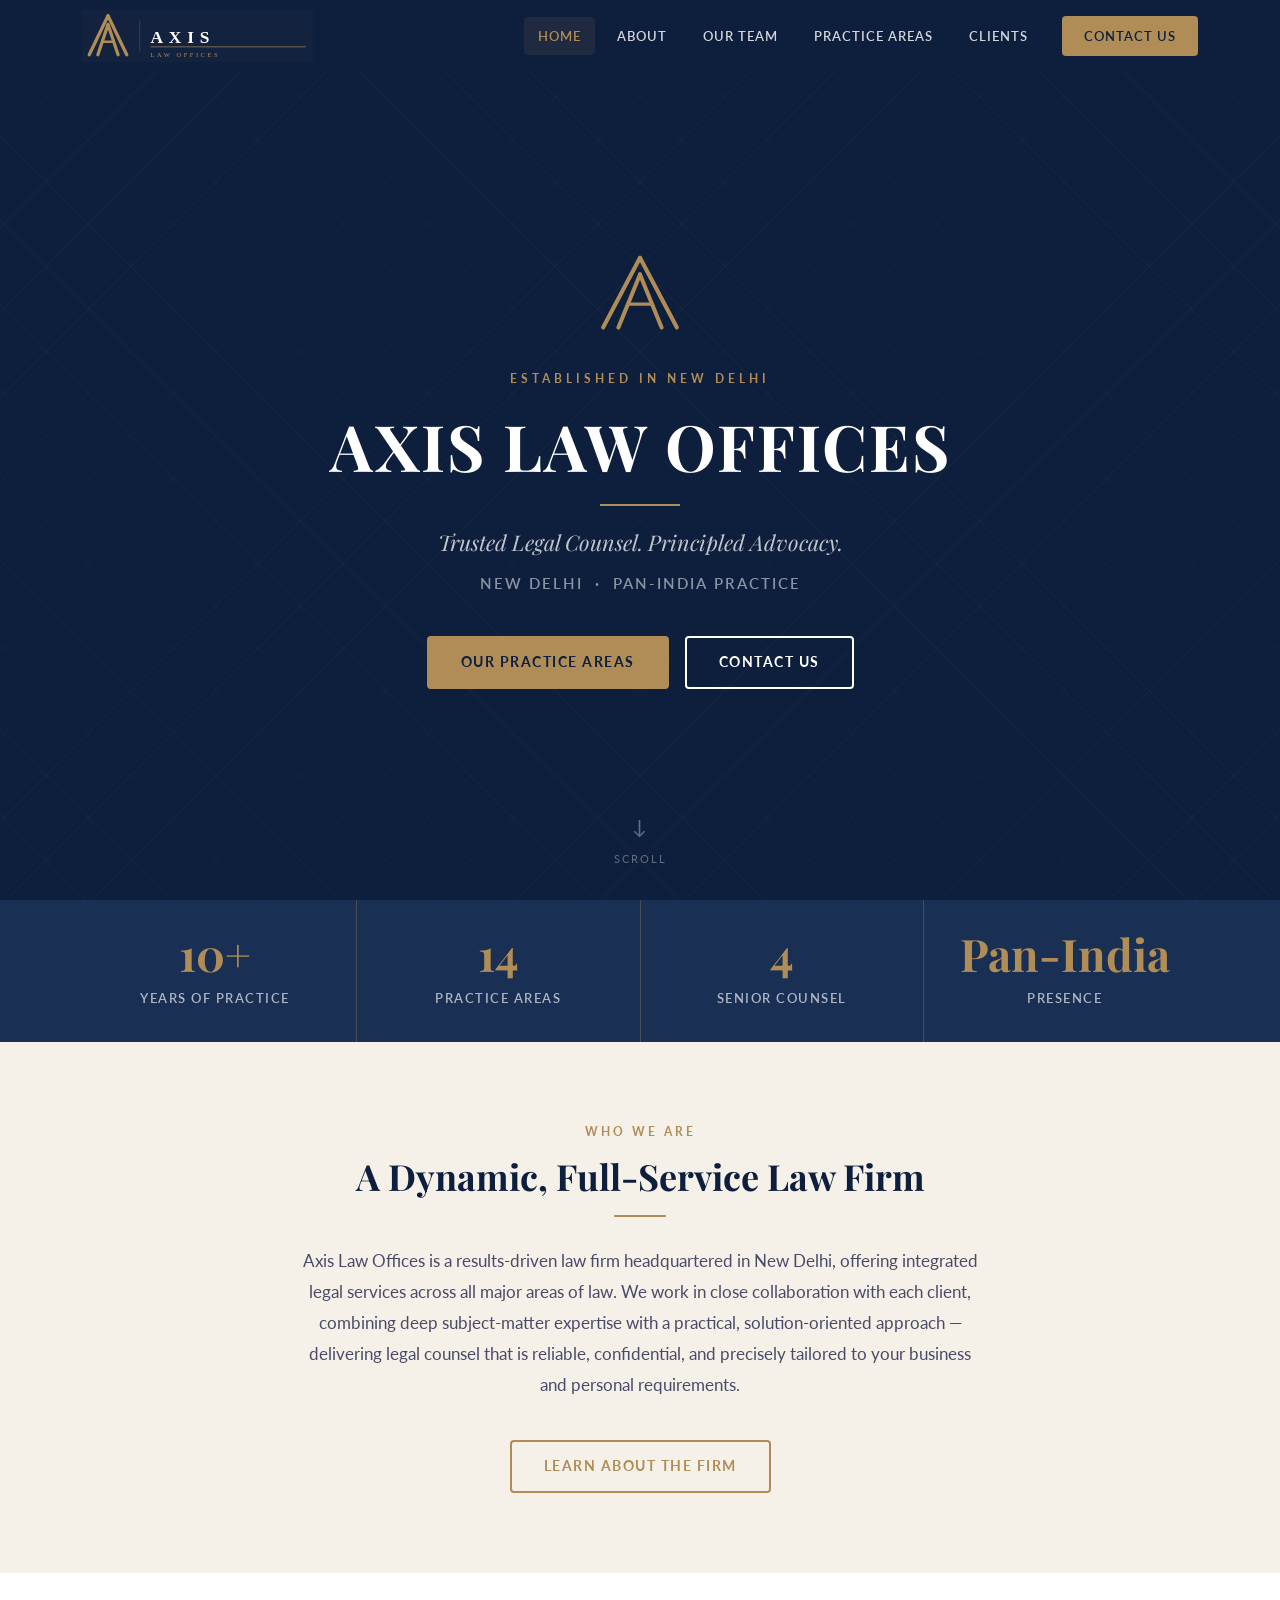
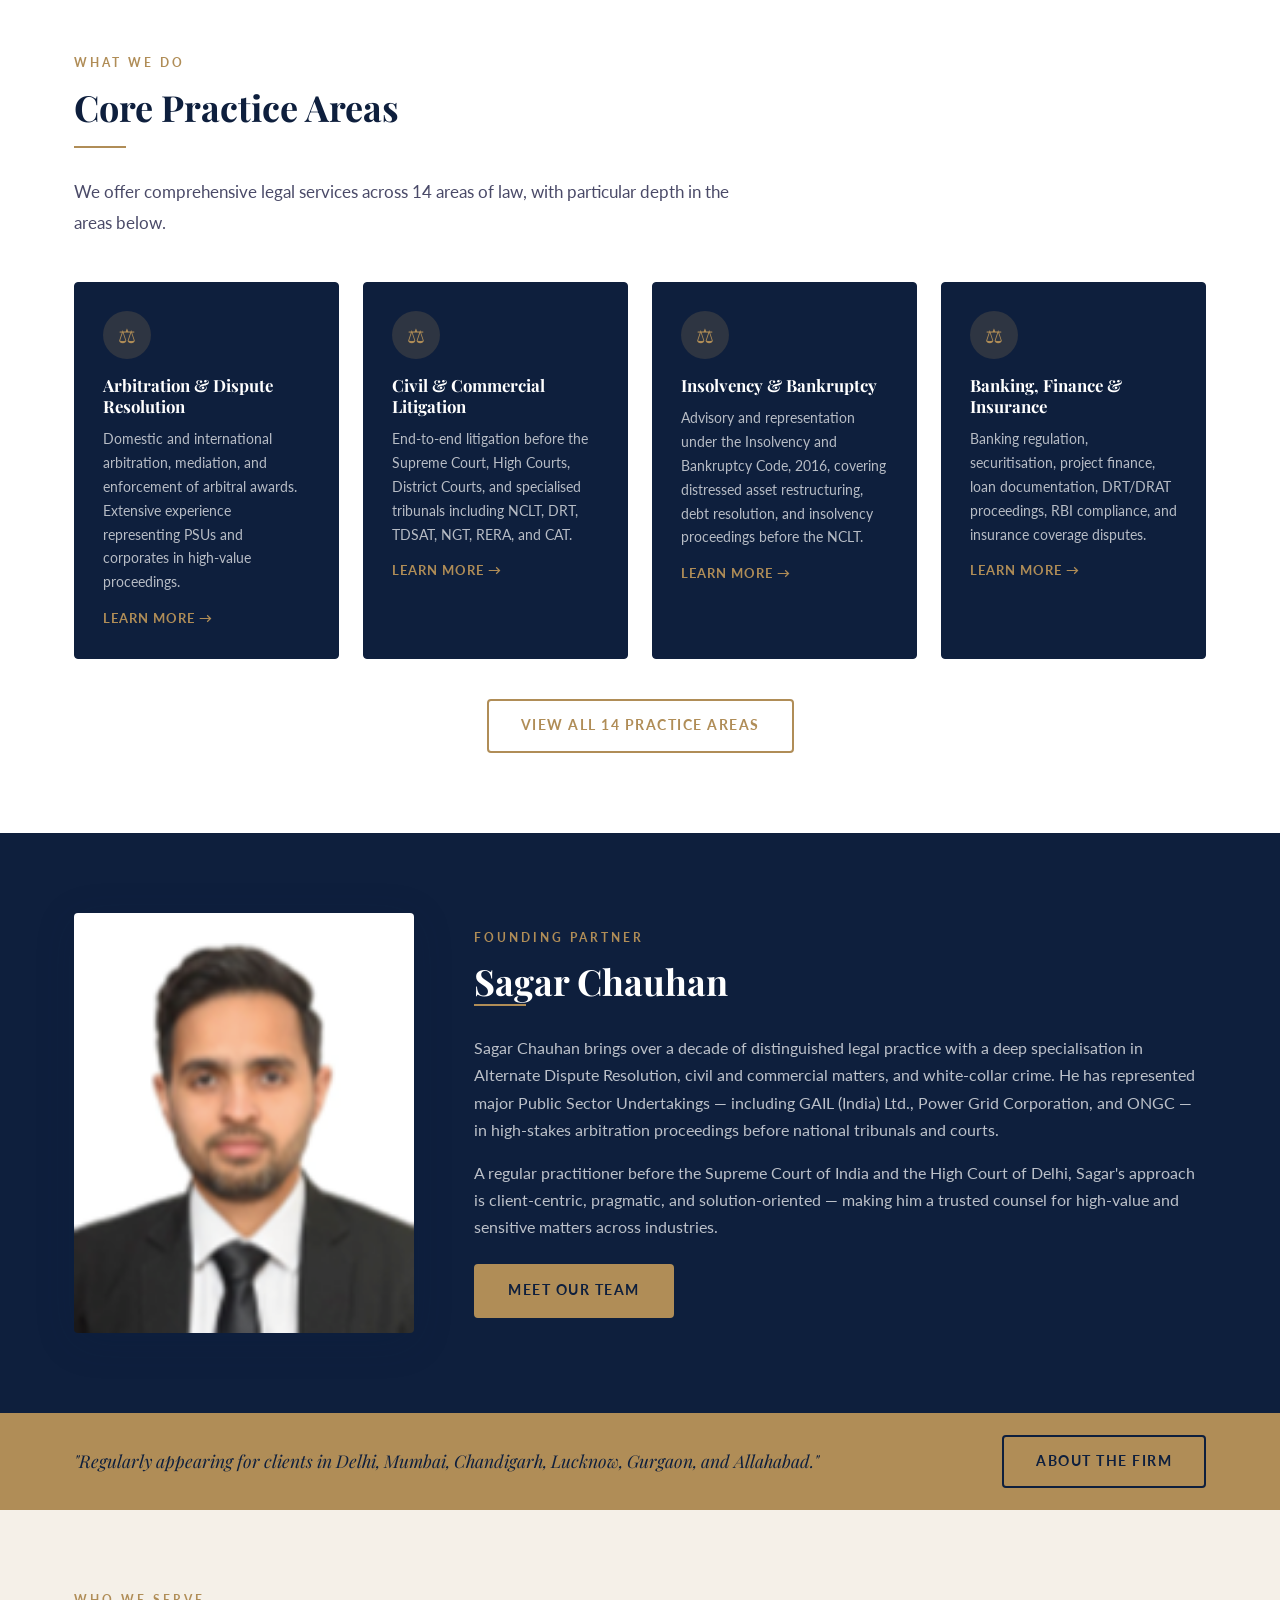
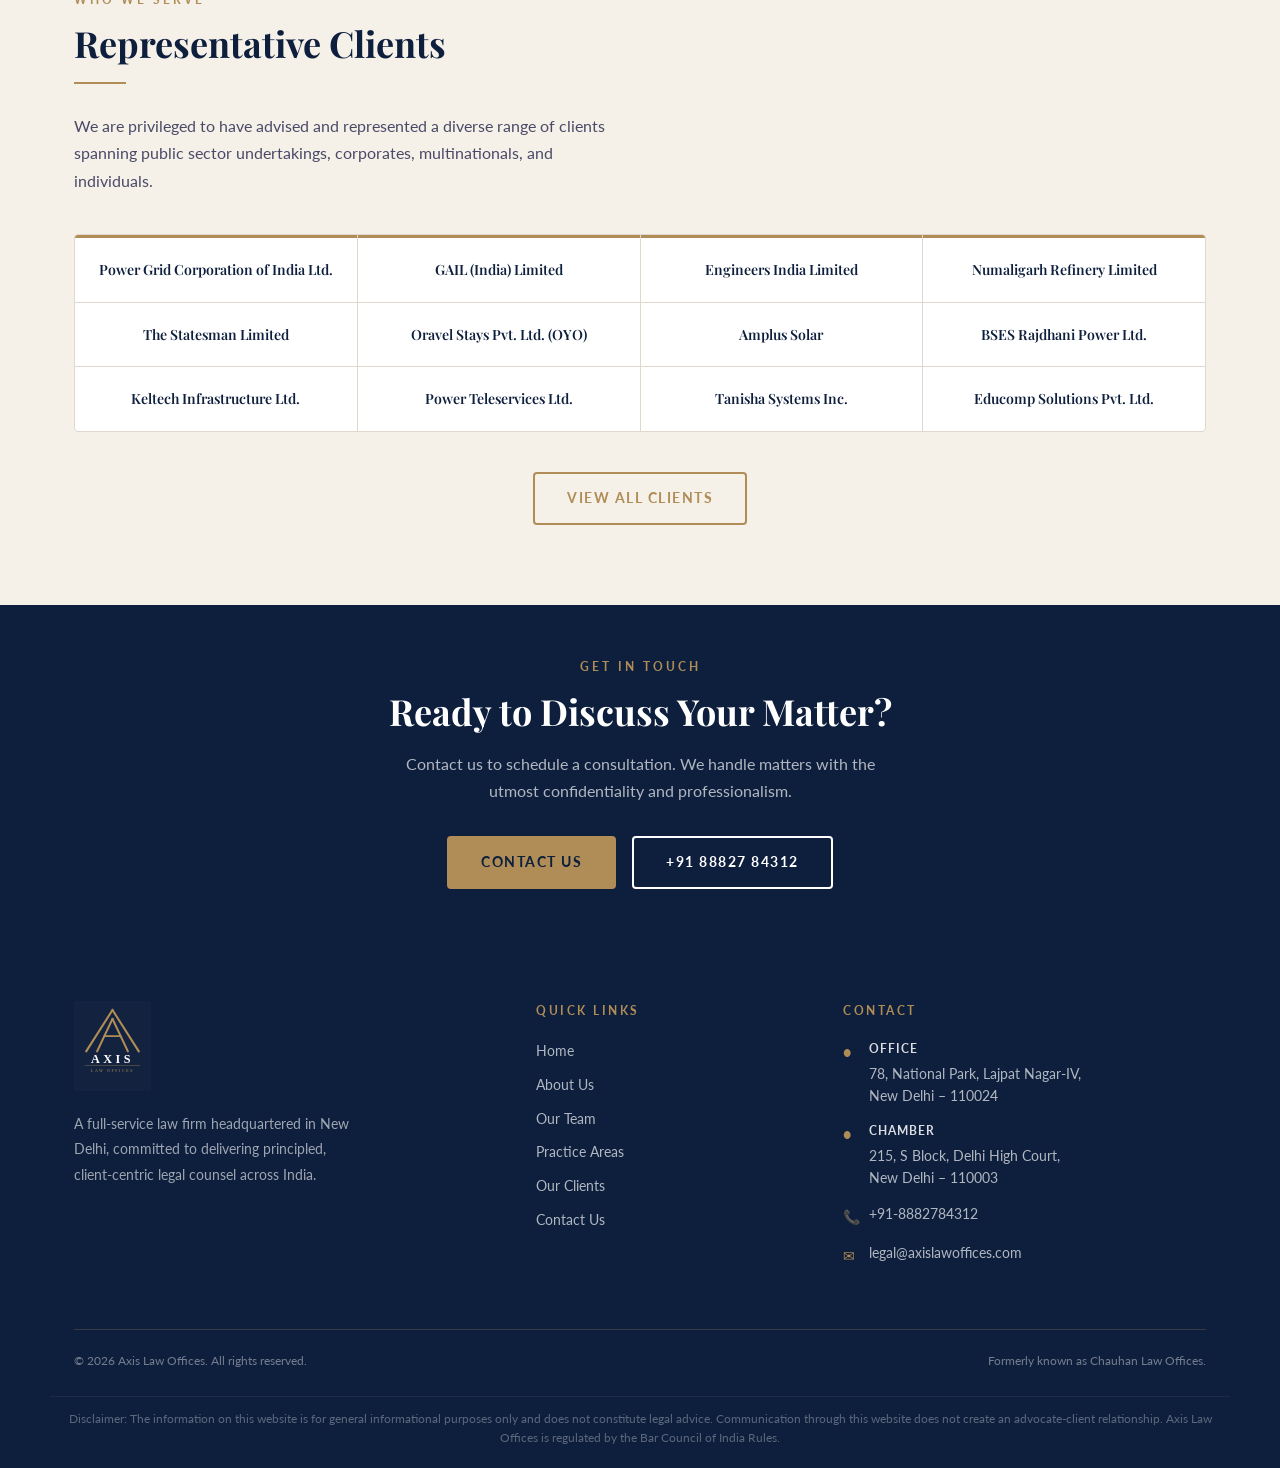
==== index.html @ 02374acb "Initial commit - full site with assets" ====
<!DOCTYPE html>
<html lang="en">
<head>
  <meta charset="UTF-8">
  <meta name="viewport" content="width=device-width, initial-scale=1.0">
  <title>Axis Law Offices | Leading Law Firm in New Delhi, India</title>
  <meta name="description" content="Axis Law Offices is a full-service Indian law firm based in New Delhi, specialising in arbitration, commercial litigation, insolvency, banking, and corporate law. Led by Founding Partner Sagar Chauhan.">

  <!-- Open Graph -->
  <meta property="og:title" content="Axis Law Offices | Leading Law Firm in New Delhi">
  <meta property="og:description" content="Full-service law firm with expertise in arbitration, commercial litigation, insolvency, banking, corporate, and 10+ practice areas. Pan-India presence.">
  <meta property="og:type" content="website">
  <meta property="og:url" content="https://www.axislawoffices.com/">
  <meta property="og:image" content="https://www.axislawoffices.com/assets/images/og-image.svg">

  <!-- Fonts -->
  <link rel="preconnect" href="https://fonts.googleapis.com">
  <link rel="preconnect" href="https://fonts.gstatic.com" crossorigin>
  <link href="https://fonts.googleapis.com/css2?family=Playfair+Display:ital,wght@0,400;0,600;0,700;1,400&family=Lato:wght@300;400;600;700&display=swap" rel="stylesheet">

  <!-- Styles -->
  <link rel="stylesheet" href="assets/css/style.css">
  <link rel="stylesheet" href="assets/css/components.css">

  <!-- Favicon -->
  <link rel="icon" type="image/svg+xml" href="assets/images/logo.svg">
  <link rel="manifest" href="site.webmanifest">

  <style>
    /* ── Hero ── */
    .hero {
      min-height: 100vh;
      background: var(--navy);
      display: flex;
      flex-direction: column;
      align-items: center;
      justify-content: center;
      text-align: center;
      position: relative;
      overflow: hidden;
      padding: 120px 24px 80px;
    }
    .hero-pattern {
      position: absolute;
      inset: 0;
      background-image:
        repeating-linear-gradient(
          45deg,
          rgba(176,141,87,0.03) 0px,
          rgba(176,141,87,0.03) 1px,
          transparent 1px,
          transparent 60px
        ),
        repeating-linear-gradient(
          -45deg,
          rgba(176,141,87,0.03) 0px,
          rgba(176,141,87,0.03) 1px,
          transparent 1px,
          transparent 60px
        );
    }
    .hero-content { position: relative; z-index: 1; max-width: 820px; }
    .hero-monogram {
      width: 90px;
      height: 90px;
      margin: 0 auto 28px;
    }
    .hero-eyebrow {
      font-family: var(--font-body);
      font-size: 0.72rem;
      font-weight: 700;
      letter-spacing: 4px;
      text-transform: uppercase;
      color: var(--gold);
      margin-bottom: 18px;
    }
    .hero h1 {
      color: var(--white);
      font-size: clamp(2.4rem, 6vw, 4rem);
      margin-bottom: 10px;
      letter-spacing: 2px;
    }
    .hero-rule {
      width: 80px;
      height: 2px;
      background: var(--gold);
      margin: 18px auto;
    }
    .hero-tagline {
      font-family: var(--font-heading);
      font-size: clamp(1rem, 2.5vw, 1.35rem);
      color: rgba(255,255,255,0.75);
      font-style: italic;
      margin-bottom: 10px;
    }
    .hero-sub {
      font-size: 0.92rem;
      color: rgba(255,255,255,0.52);
      letter-spacing: 2px;
      text-transform: uppercase;
      font-weight: 600;
      margin-bottom: 40px;
    }
    .hero-btns { display: flex; gap: 16px; justify-content: center; flex-wrap: wrap; }
    .hero-scroll {
      position: absolute;
      bottom: 32px;
      left: 50%;
      transform: translateX(-50%);
      display: flex;
      flex-direction: column;
      align-items: center;
      gap: 6px;
      color: rgba(255,255,255,0.35);
      font-size: 0.7rem;
      letter-spacing: 2px;
      text-transform: uppercase;
      z-index: 1;
      animation: bounce 2.2s infinite;
    }
    .hero-scroll span { font-size: 20px; }
    @keyframes bounce {
      0%, 100% { transform: translateX(-50%) translateY(0); }
      50%       { transform: translateX(-50%) translateY(6px); }
    }

    /* ── Stats strip ── */
    .stats-bg { background: var(--navy-mid); }

    /* ── Featured practice area cards on homepage ── */
    .home-practices .practice-card.featured .learn-more {
      display: inline-block;
      margin-top: 14px;
      font-size: 0.8rem;
      font-weight: 700;
      letter-spacing: 1px;
      text-transform: uppercase;
      color: var(--gold);
      transition: letter-spacing var(--transition);
    }
    .home-practices .practice-card.featured .learn-more:hover { letter-spacing: 2px; }

    /* ── Founder strip ── */
    .founder-strip {
      background: var(--navy);
      padding: 80px 0;
      overflow: hidden;
    }
    .founder-photo-crop {
      width: 100%;
      height: 420px;
      object-fit: cover;
      object-position: center top;
      border-radius: var(--radius);
      box-shadow: var(--shadow-lg);
      display: block;
    }
    .founder-strip h2 { color: var(--white); }
    .founder-strip .section-label { color: var(--gold); }
    .founder-strip p { color: rgba(255,255,255,0.72); }

    /* ── Client section ── */
    .client-intro { max-width: 560px; margin-bottom: 40px; }
  </style>

  <!-- Schema.org structured data for search engines -->
  <script type="application/ld+json">
  {
    "@context": "https://schema.org",
    "@type": "LegalService",
    "name": "Axis Law Offices",
    "alternateName": "Chauhan Law Offices",
    "description": "Full-service law firm in New Delhi specialising in arbitration, commercial litigation, insolvency, banking, and corporate law.",
    "url": "https://www.axislawoffices.com",
    "logo": "https://www.axislawoffices.com/assets/images/logo.svg",
    "image": "https://www.axislawoffices.com/assets/images/og-image.svg",
    "telephone": "+91-8882784312",
    "email": "legal@axislawoffices.com",
    "address": {
      "@type": "PostalAddress",
      "streetAddress": "78, National Park, Lajpat Nagar-IV",
      "addressLocality": "New Delhi",
      "postalCode": "110024",
      "addressCountry": "IN"
    },
    "geo": {
      "@type": "GeoCoordinates",
      "latitude": "28.5651",
      "longitude": "77.2434"
    },
    "areaServed": [
      {"@type": "City", "name": "New Delhi"},
      {"@type": "City", "name": "Mumbai"},
      {"@type": "City", "name": "Chandigarh"},
      {"@type": "City", "name": "Lucknow"},
      {"@type": "City", "name": "Gurgaon"},
      {"@type": "City", "name": "Allahabad"}
    ],
    "knowsAbout": [
      "Arbitration", "Commercial Litigation", "Insolvency and Bankruptcy",
      "Banking Law", "Corporate Law", "Cyber Law", "Energy Law",
      "Labour Law", "Tax Litigation", "Real Estate Law", "Intellectual Property"
    ],
    "employee": [
      {"@type": "Person", "name": "Sagar Chauhan", "jobTitle": "Founding Partner"},
      {"@type": "Person", "name": "Rohit Kathuria", "jobTitle": "Partner"},
      {"@type": "Person", "name": "Dhruv Varma", "jobTitle": "Partner"},
      {"@type": "Person", "name": "Sanjay Kumar Yadav", "jobTitle": "Partner"}
    ]
  }
  </script>
  <meta name="referrer" content="strict-origin-when-cross-origin">
</head>
<body>

<!-- ==============================
     NAVIGATION
     ============================== -->
<nav class="site-nav" role="navigation" aria-label="Main navigation">
  <div class="nav-inner">
    <a href="index.html" class="nav-logo" aria-label="Axis Law Offices — Home">
      <img src="assets/images/logo-horizontal.svg" alt="Axis Law Offices logo" height="52">
    </a>
    <div class="nav-links" role="menubar">
      <a href="index.html" role="menuitem">Home</a>
      <a href="about.html" role="menuitem">About</a>
      <a href="team.html" role="menuitem">Our Team</a>
      <a href="practice-areas.html" role="menuitem">Practice Areas</a>
      <a href="clients.html" role="menuitem">Clients</a>
      <a href="contact.html" class="nav-cta" role="menuitem">Contact Us</a>
    </div>
    <button class="nav-hamburger" aria-label="Toggle navigation menu" aria-expanded="false" aria-controls="mobile-menu">
      <span></span><span></span><span></span>
    </button>
  </div>
  <div class="nav-mobile" id="mobile-menu" role="menu" aria-label="Mobile navigation">
    <a href="index.html" role="menuitem">Home</a>
    <a href="about.html" role="menuitem">About</a>
    <a href="team.html" role="menuitem">Our Team</a>
    <a href="practice-areas.html" role="menuitem">Practice Areas</a>
    <a href="clients.html" role="menuitem">Clients</a>
    <a href="contact.html" class="nav-cta" role="menuitem">Contact Us</a>
  </div>
</nav>

<!-- ==============================
     HERO
     ============================== -->
<section class="hero" aria-label="Welcome to Axis Law Offices">
  <div class="hero-pattern" aria-hidden="true"></div>
  <div class="hero-content">
    <!-- Inline monogram SVG — matches exact logo geometry -->
    <div class="hero-monogram" aria-hidden="true">
      <svg viewBox="0 0 200 190" xmlns="http://www.w3.org/2000/svg">
        <!-- Outer A -->
        <line x1="18"  y1="170" x2="100" y2="15"  stroke="#B08D57" stroke-width="9" stroke-linecap="round"/>
        <line x1="182" y1="170" x2="100" y2="15"  stroke="#B08D57" stroke-width="9" stroke-linecap="round"/>
        <!-- Inner A -->
        <line x1="52"  y1="170" x2="100" y2="52"  stroke="#B08D57" stroke-width="9" stroke-linecap="round"/>
        <line x1="148" y1="170" x2="100" y2="52"  stroke="#B08D57" stroke-width="9" stroke-linecap="round"/>
        <!-- Crossbar at y=118: inner-left x≈75, inner-right x≈125 -->
        <line x1="75"  y1="118" x2="125" y2="118" stroke="#B08D57" stroke-width="7.5" stroke-linecap="round"/>
      </svg>
    </div>

    <p class="hero-eyebrow">Established in New Delhi</p>
    <h1>AXIS LAW OFFICES</h1>
    <div class="hero-rule" aria-hidden="true"></div>
    <p class="hero-tagline">Trusted Legal Counsel. Principled Advocacy.</p>
    <p class="hero-sub">New Delhi &nbsp;·&nbsp; Pan-India Practice</p>
    <div class="hero-btns">
      <a href="practice-areas.html" class="btn btn-primary">Our Practice Areas</a>
      <a href="contact.html" class="btn btn-outline">Contact Us</a>
    </div>
  </div>
  <div class="hero-scroll" aria-hidden="true">
    <span>&#8595;</span>
    Scroll
  </div>
</section>

<!-- ==============================
     STATS STRIP
     ============================== -->
<div class="stats-bg" role="region" aria-label="Firm at a glance">
  <div class="container">
    <div class="stats-strip">
      <div class="stat-item">
        <span class="stat-number">10+</span>
        <span class="stat-label">Years of Practice</span>
      </div>
      <div class="stat-item">
        <span class="stat-number">14</span>
        <span class="stat-label">Practice Areas</span>
      </div>
      <div class="stat-item">
        <span class="stat-number">4</span>
        <span class="stat-label">Senior Counsel</span>
      </div>
      <div class="stat-item">
        <span class="stat-number">Pan-India</span>
        <span class="stat-label">Presence</span>
      </div>
    </div>
  </div>
</div>

<!-- ==============================
     FIRM INTRO
     ============================== -->
<section class="section bg-cream" aria-labelledby="intro-heading">
  <div class="container text-center">
    <span class="section-label">Who We Are</span>
    <h2 class="section-title" id="intro-heading">A Dynamic, Full-Service Law Firm</h2>
    <div class="gold-rule gold-rule--center" aria-hidden="true"></div>
    <p class="lead" style="margin: 0 auto;">
      Axis Law Offices is a results-driven law firm headquartered in New Delhi, offering integrated legal services across all major areas of law. We work in close collaboration with each client, combining deep subject-matter expertise with a practical, solution-oriented approach — delivering legal counsel that is reliable, confidential, and precisely tailored to your business and personal requirements.
    </p>
    <div class="mt-40">
      <a href="about.html" class="btn btn-outline-gold">Learn About the Firm</a>
    </div>
  </div>
</section>

<!-- ==============================
     FEATURED PRACTICE AREAS
     ============================== -->
<section class="section bg-white home-practices" aria-labelledby="practices-heading">
  <div class="container">
    <span class="section-label">What We Do</span>
    <h2 class="section-title" id="practices-heading">Core Practice Areas</h2>
    <div class="gold-rule" aria-hidden="true"></div>
    <p class="lead" style="margin-bottom: 44px;">We offer comprehensive legal services across 14 areas of law, with particular depth in the areas below.</p>

    <div class="grid-4" role="list">
      <div class="practice-card featured" role="listitem">
        <div class="practice-icon" aria-hidden="true">&#9878;</div>
        <h3>Arbitration &amp; Dispute Resolution</h3>
        <p>Domestic and international arbitration, mediation, and enforcement of arbitral awards. Extensive experience representing PSUs and corporates in high-value proceedings.</p>
        <a href="practice-areas.html#arbitration" class="learn-more" aria-label="Learn more about Arbitration and Dispute Resolution">Learn More &#8594;</a>
      </div>
      <div class="practice-card featured" role="listitem">
        <div class="practice-icon" aria-hidden="true">&#9878;</div>
        <h3>Civil &amp; Commercial Litigation</h3>
        <p>End-to-end litigation before the Supreme Court, High Courts, District Courts, and specialised tribunals including NCLT, DRT, TDSAT, NGT, RERA, and CAT.</p>
        <a href="practice-areas.html#litigation" class="learn-more" aria-label="Learn more about Civil and Commercial Litigation">Learn More &#8594;</a>
      </div>
      <div class="practice-card featured" role="listitem">
        <div class="practice-icon" aria-hidden="true">&#9878;</div>
        <h3>Insolvency &amp; Bankruptcy</h3>
        <p>Advisory and representation under the Insolvency and Bankruptcy Code, 2016, covering distressed asset restructuring, debt resolution, and insolvency proceedings before the NCLT.</p>
        <a href="practice-areas.html#insolvency" class="learn-more" aria-label="Learn more about Insolvency and Bankruptcy">Learn More &#8594;</a>
      </div>
      <div class="practice-card featured" role="listitem">
        <div class="practice-icon" aria-hidden="true">&#9878;</div>
        <h3>Banking, Finance &amp; Insurance</h3>
        <p>Banking regulation, securitisation, project finance, loan documentation, DRT/DRAT proceedings, RBI compliance, and insurance coverage disputes.</p>
        <a href="practice-areas.html#banking" class="learn-more" aria-label="Learn more about Banking Finance and Insurance">Learn More &#8594;</a>
      </div>
    </div>

    <div class="text-center mt-40">
      <a href="practice-areas.html" class="btn btn-outline-gold">View All 14 Practice Areas</a>
    </div>
  </div>
</section>

<!-- ==============================
     FOUNDER STRIP
     ============================== -->
<section class="founder-strip" aria-labelledby="founder-heading">
  <div class="container">
    <div class="founder-feature">
      <div class="founder-img-wrap">
        <img
          src="assets/images/sagar-chauhan.png"
          alt="Sagar Chauhan, Founding Partner of Axis Law Offices"
          class="founder-photo-crop"
          loading="lazy"
        >
      </div>
      <div class="founder-info">
        <span class="section-label">Founding Partner</span>
        <h2 id="founder-heading">Sagar Chauhan</h2>
        <div class="gold-rule" aria-hidden="true"></div>
        <p>
          Sagar Chauhan brings over a decade of distinguished legal practice with a deep specialisation in Alternate Dispute Resolution, civil and commercial matters, and white-collar crime. He has represented major Public Sector Undertakings — including GAIL (India) Ltd., Power Grid Corporation, and ONGC — in high-stakes arbitration proceedings before national tribunals and courts.
        </p>
        <p>
          A regular practitioner before the Supreme Court of India and the High Court of Delhi, Sagar's approach is client-centric, pragmatic, and solution-oriented — making him a trusted counsel for high-value and sensitive matters across industries.
        </p>
        <a href="team.html#sagar-chauhan" class="btn btn-primary" style="margin-top: 8px;">Meet Our Team</a>
      </div>
    </div>
  </div>
</section>

<!-- ==============================
     HIGHLIGHT STRIP
     ============================== -->
<div class="highlight-strip" role="complementary" aria-label="Firm reach">
  <div class="container">
    <p>"Regularly appearing for clients in Delhi, Mumbai, Chandigarh, Lucknow, Gurgaon, and Allahabad."</p>
    <a href="about.html" class="btn btn-outline-gold" style="border-color: var(--navy); color: var(--navy);">About the Firm</a>
  </div>
</div>

<!-- ==============================
     REPRESENTATIVE CLIENTS
     ============================== -->
<section class="section bg-cream" aria-labelledby="clients-heading">
  <div class="container">
    <div class="client-intro">
      <span class="section-label">Who We Serve</span>
      <h2 class="section-title" id="clients-heading">Representative Clients</h2>
      <div class="gold-rule" aria-hidden="true"></div>
      <p>We are privileged to have advised and represented a diverse range of clients spanning public sector undertakings, corporates, multinationals, and individuals.</p>
    </div>

    <div class="client-grid" role="list" aria-label="List of representative clients">
      <div class="client-item psu" role="listitem">Power Grid Corporation of India Ltd.</div>
      <div class="client-item psu" role="listitem">GAIL (India) Limited</div>
      <div class="client-item psu" role="listitem">Engineers India Limited</div>
      <div class="client-item psu" role="listitem">Numaligarh Refinery Limited</div>
      <div class="client-item" role="listitem">The Statesman Limited</div>
      <div class="client-item" role="listitem">Oravel Stays Pvt. Ltd. (OYO)</div>
      <div class="client-item" role="listitem">Amplus Solar</div>
      <div class="client-item" role="listitem">BSES Rajdhani Power Ltd.</div>
      <div class="client-item" role="listitem">Keltech Infrastructure Ltd.</div>
      <div class="client-item" role="listitem">Power Teleservices Ltd.</div>
      <div class="client-item" role="listitem">Tanisha Systems Inc.</div>
      <div class="client-item" role="listitem">Educomp Solutions Pvt. Ltd.</div>
    </div>

    <div class="text-center mt-40">
      <a href="clients.html" class="btn btn-outline-gold">View All Clients</a>
    </div>
  </div>
</section>

<!-- ==============================
     CTA BAND
     ============================== -->
<section class="section-sm bg-navy text-center" aria-labelledby="cta-heading">
  <div class="container">
    <span class="section-label">Get in Touch</span>
    <h2 class="section-title section-title--white" id="cta-heading">Ready to Discuss Your Matter?</h2>
    <p style="color:rgba(255,255,255,0.68); max-width:520px; margin: 0 auto 32px;">
      Contact us to schedule a consultation. We handle matters with the utmost confidentiality and professionalism.
    </p>
    <div class="hero-btns">
      <a href="contact.html" class="btn btn-primary">Contact Us</a>
      <a href="tel:+918882784312" class="btn btn-outline">+91&nbsp;88827&nbsp;84312</a>
    </div>
  </div>
</section>

<!-- ==============================
     FOOTER
     ============================== -->
<footer class="site-footer" role="contentinfo">
  <div class="container">
    <div class="footer-grid">
      <div class="footer-brand">
        <img src="assets/images/logo.svg" alt="Axis Law Offices" class="footer-logo" loading="lazy">
        <p>A full-service law firm headquartered in New Delhi, committed to delivering principled, client-centric legal counsel across India.</p>
      </div>
      <div class="footer-nav">
        <p class="footer-heading">Quick Links</p>
        <nav class="footer-links" aria-label="Footer navigation">
          <a href="index.html">Home</a>
          <a href="about.html">About Us</a>
          <a href="team.html">Our Team</a>
          <a href="practice-areas.html">Practice Areas</a>
          <a href="clients.html">Our Clients</a>
          <a href="contact.html">Contact Us</a>
        </nav>
      </div>
      <div class="footer-contact-col">
        <p class="footer-heading">Contact</p>
        <div class="footer-contact-item">
          <span class="icon" aria-hidden="true">&#9679;</span>
          <address style="font-style:normal;">
            <strong style="color:rgba(255,255,255,0.85); display:block; font-size:0.78rem; letter-spacing:1px; text-transform:uppercase; margin-bottom:4px;">Office</strong>
            78, National Park, Lajpat Nagar-IV,<br>New Delhi – 110024
          </address>
        </div>
        <div class="footer-contact-item">
          <span class="icon" aria-hidden="true">&#9679;</span>
          <address style="font-style:normal;">
            <strong style="color:rgba(255,255,255,0.85); display:block; font-size:0.78rem; letter-spacing:1px; text-transform:uppercase; margin-bottom:4px;">Chamber</strong>
            215, S Block, Delhi High Court,<br>New Delhi – 110003
          </address>
        </div>
        <div class="footer-contact-item">
          <span class="icon" aria-hidden="true">&#128222;</span>
          <a href="tel:+918882784312">+91-8882784312</a>
        </div>
        <div class="footer-contact-item">
          <span class="icon" aria-hidden="true">&#9993;</span>
          <a href="mailto:legal@axislawoffices.com">legal@axislawoffices.com</a>
        </div>
      </div>
    </div>

    <div class="footer-bottom">
      <p>&copy; 2026 Axis Law Offices. All rights reserved.</p>
      <p>Formerly known as Chauhan Law Offices.</p>
    </div>
  </div>
  <p class="footer-disclaimer container">
    Disclaimer: The information on this website is for general informational purposes only and does not constitute legal advice. Communication through this website does not create an advocate-client relationship. Axis Law Offices is regulated by the Bar Council of India Rules.
  </p>
</footer>

<!-- Scroll to top -->
<button id="scroll-top" aria-label="Scroll to top of page">&#8593;</button>

<!-- Plausible Analytics: privacy-first, no cookies, no consent banner needed -->
<!-- To activate: sign up at plausible.io → Add Site → enter 'axislawoffices.com' → done -->
<script defer data-domain="axislawoffices.com" src="https://plausible.io/js/script.js"></script>
<script src="assets/js/main.js"></script>
</body>
</html>
---- assets/css/style.css ----
/* ============================================================
   Axis Law Offices — Global Styles
   Edit colour tokens and font sizes here to restyle the whole site.
   ============================================================ */

/* ---------- Design Tokens ---------- */
:root {
  --navy:        #0E1F3D;
  --navy-mid:    #1a2f54;
  --navy-light:  #2B3A5C;
  --gold:        #B08D57;
  --gold-light:  #c9a96e;
  --cream:       #F5F0E8;
  --white:       #FFFFFF;
  --text-dark:   #1a1a2e;
  --text-mid:    #4a4a68;
  --text-light:  #7a7a90;
  --border:      #e0d8cc;

  --font-heading: 'Playfair Display', 'Palatino Linotype', Georgia, serif;
  --font-body:    'Lato', 'Segoe UI', Arial, sans-serif;

  --radius:      4px;
  --transition:  0.25s ease;
  --shadow:      0 4px 24px rgba(14,31,61,0.10);
  --shadow-lg:   0 8px 40px rgba(14,31,61,0.16);
}

/* ---------- Reset & Base ---------- */
*, *::before, *::after { box-sizing: border-box; margin: 0; padding: 0; }

html {
  scroll-behavior: smooth;
  font-size: 16px;
}

body {
  font-family: var(--font-body);
  color: var(--text-dark);
  background: var(--white);
  line-height: 1.7;
  -webkit-font-smoothing: antialiased;
}

img { max-width: 100%; height: auto; display: block; }
a  { color: inherit; text-decoration: none; }
ul, ol { list-style: none; }

/* ---------- Typography ---------- */
h1, h2, h3, h4 {
  font-family: var(--font-heading);
  font-weight: 700;
  line-height: 1.25;
  color: var(--navy);
}

h1 { font-size: clamp(2rem, 5vw, 3.25rem); }
h2 { font-size: clamp(1.5rem, 3.5vw, 2.25rem); }
h3 { font-size: clamp(1.15rem, 2.5vw, 1.5rem); }
h4 { font-size: 1.1rem; }

p { margin-bottom: 1rem; color: var(--text-mid); }
p:last-child { margin-bottom: 0; }

/* ---------- Layout Utilities ---------- */
.container {
  width: 100%;
  max-width: 1180px;
  margin: 0 auto;
  padding: 0 24px;
}

.section { padding: 80px 0; }
.section-sm { padding: 52px 0; }

.section-label {
  font-family: var(--font-body);
  font-size: 0.72rem;
  font-weight: 700;
  letter-spacing: 3px;
  text-transform: uppercase;
  color: var(--gold);
  display: block;
  margin-bottom: 12px;
}

.section-title {
  font-family: var(--font-heading);
  color: var(--navy);
  margin-bottom: 16px;
}

.section-title--white { color: var(--white); }

.gold-rule {
  width: 52px;
  height: 2px;
  background: var(--gold);
  margin: 0 0 28px;
}
.gold-rule--center { margin: 0 auto 28px; }

.lead {
  font-size: 1.08rem;
  color: var(--text-mid);
  max-width: 680px;
  line-height: 1.8;
}

/* ---------- Buttons ---------- */
.btn {
  display: inline-block;
  padding: 13px 32px;
  font-family: var(--font-body);
  font-size: 0.85rem;
  font-weight: 700;
  letter-spacing: 1.5px;
  text-transform: uppercase;
  border-radius: var(--radius);
  transition: background var(--transition), color var(--transition), border-color var(--transition), transform var(--transition);
  cursor: pointer;
  border: 2px solid transparent;
}

.btn-primary {
  background: var(--gold);
  color: var(--navy);
  border-color: var(--gold);
}
.btn-primary:hover {
  background: var(--gold-light);
  border-color: var(--gold-light);
  transform: translateY(-1px);
}

.btn-outline {
  background: transparent;
  color: var(--white);
  border-color: var(--white);
}
.btn-outline:hover {
  background: var(--white);
  color: var(--navy);
  transform: translateY(-1px);
}

.btn-outline-gold {
  background: transparent;
  color: var(--gold);
  border-color: var(--gold);
}
.btn-outline-gold:hover {
  background: var(--gold);
  color: var(--navy);
}

/* ---------- Cream Background Sections ---------- */
.bg-cream  { background: var(--cream); }
.bg-navy   { background: var(--navy); }
.bg-white  { background: var(--white); }

/* ---------- Text on dark backgrounds ---------- */
.bg-navy h1,
.bg-navy h2,
.bg-navy h3,
.bg-navy h4 { color: var(--white); }
.bg-navy p  { color: rgba(255,255,255,0.78); }
.bg-navy .section-title { color: var(--white); }

/* ---------- Divider ---------- */
.divider {
  width: 100%;
  height: 1px;
  background: var(--border);
  margin: 0;
}

/* ---------- Text helpers ---------- */
.text-center { text-align: center; }
.text-gold   { color: var(--gold); }
.text-white  { color: var(--white); }
.text-navy   { color: var(--navy); }
.mt-8  { margin-top: 8px; }
.mt-16 { margin-top: 16px; }
.mt-24 { margin-top: 24px; }
.mt-40 { margin-top: 40px; }
.mb-0  { margin-bottom: 0; }

/* ---------- Grid helpers ---------- */
.grid-2 { display: grid; grid-template-columns: 1fr 1fr; gap: 32px; }
.grid-3 { display: grid; grid-template-columns: repeat(3, 1fr); gap: 28px; }
.grid-4 { display: grid; grid-template-columns: repeat(4, 1fr); gap: 24px; }

/* ---------- Card base ---------- */
.card {
  background: var(--white);
  border: 1px solid var(--border);
  border-radius: var(--radius);
  overflow: hidden;
  transition: box-shadow var(--transition), transform var(--transition);
}
.card:hover {
  box-shadow: var(--shadow);
  transform: translateY(-3px);
}
.card-body { padding: 28px; }

/* ---------- Page Hero (inner pages) ---------- */
.page-hero {
  background: var(--navy);
  padding: 80px 0 64px;
  text-align: center;
  position: relative;
  overflow: hidden;
}
.page-hero::before {
  content: '';
  position: absolute;
  inset: 0;
  background: url("data:image/svg+xml,%3Csvg width='60' height='60' viewBox='0 0 60 60' xmlns='http://www.w3.org/2000/svg'%3E%3Cg fill='none' fill-rule='evenodd'%3E%3Cg fill='%23B08D57' fill-opacity='0.04'%3E%3Cpath d='M36 34v-4h-2v4h-4v2h4v4h2v-4h4v-2h-4zm0-30V0h-2v4h-4v2h4v4h2V6h4V4h-4zM6 34v-4H4v4H0v2h4v4h2v-4h4v-2H6zM6 4V0H4v4H0v2h4v4h2V6h4V4H6z'/%3E%3C/g%3E%3C/g%3E%3C/svg%3E");
  opacity: 1;
}
.page-hero .container { position: relative; z-index: 1; }
.page-hero h1 { color: var(--white); margin-bottom: 12px; }
.page-hero p  { color: rgba(255,255,255,0.72); font-size: 1.05rem; max-width: 560px; margin: 0 auto; }
.breadcrumb {
  font-size: 0.8rem;
  color: rgba(255,255,255,0.5);
  margin-bottom: 16px;
  letter-spacing: 0.5px;
}
.breadcrumb a { color: var(--gold); }
.breadcrumb span { margin: 0 6px; }

/* ---------- Scroll-to-top ---------- */
#scroll-top {
  position: fixed;
  bottom: 28px;
  right: 28px;
  width: 44px;
  height: 44px;
  background: var(--gold);
  color: var(--navy);
  border: none;
  border-radius: 50%;
  cursor: pointer;
  font-size: 18px;
  display: flex;
  align-items: center;
  justify-content: center;
  opacity: 0;
  pointer-events: none;
  transition: opacity var(--transition), transform var(--transition);
  z-index: 999;
  box-shadow: var(--shadow);
}
#scroll-top.visible { opacity: 1; pointer-events: auto; }
#scroll-top:hover { transform: translateY(-3px); background: var(--gold-light); }

/* ---------- Responsive ---------- */
@media (max-width: 1024px) {
  .grid-4 { grid-template-columns: repeat(2, 1fr); }
}
@media (max-width: 768px) {
  .section { padding: 56px 0; }
  .grid-2, .grid-3, .grid-4 { grid-template-columns: 1fr; }
  .container { padding: 0 18px; }
}
---- assets/css/components.css ----
/* ============================================================
   Axis Law Offices — Components
   Nav, Footer, Practice Cards, Team Cards, Contact Form, etc.
   ============================================================ */

/* ============================
   NAVIGATION
   ============================ */
.site-nav {
  position: fixed;
  top: 0;
  left: 0;
  right: 0;
  z-index: 1000;
  background: var(--navy);
  transition: box-shadow 0.3s ease, background 0.3s ease;
}
.site-nav.scrolled {
  box-shadow: 0 2px 20px rgba(0,0,0,0.25);
  background: rgba(14,31,61,0.97);
}

.nav-inner {
  display: flex;
  align-items: center;
  justify-content: space-between;
  height: 72px;
  padding: 0 32px;
  max-width: 1180px;
  margin: 0 auto;
}

.nav-logo { display: flex; align-items: center; flex-shrink: 0; }
.nav-logo img { height: 52px; width: auto; }

.nav-links {
  display: flex;
  align-items: center;
  gap: 8px;
}

.nav-links a {
  font-family: var(--font-body);
  font-size: 0.82rem;
  font-weight: 600;
  letter-spacing: 1px;
  text-transform: uppercase;
  color: rgba(255,255,255,0.82);
  padding: 8px 14px;
  border-radius: var(--radius);
  transition: color var(--transition), background var(--transition);
  white-space: nowrap;
}
.nav-links a:hover,
.nav-links a.active {
  color: var(--gold);
  background: rgba(176,141,87,0.1);
}

.nav-cta {
  margin-left: 12px;
  padding: 9px 22px !important;
  background: var(--gold) !important;
  color: var(--navy) !important;
  border-radius: var(--radius) !important;
}
.nav-cta:hover {
  background: var(--gold-light) !important;
  color: var(--navy) !important;
}

/* Hamburger */
.nav-hamburger {
  display: none;
  flex-direction: column;
  gap: 5px;
  cursor: pointer;
  padding: 8px;
  background: none;
  border: none;
  z-index: 1001;
}
.nav-hamburger span {
  display: block;
  width: 24px;
  height: 2px;
  background: var(--white);
  transition: transform 0.3s, opacity 0.3s;
  border-radius: 2px;
}
.nav-hamburger.open span:nth-child(1) { transform: rotate(45deg) translate(5px, 5px); }
.nav-hamburger.open span:nth-child(2) { opacity: 0; }
.nav-hamburger.open span:nth-child(3) { transform: rotate(-45deg) translate(5px, -5px); }

/* Mobile menu */
.nav-mobile {
  display: none;
  flex-direction: column;
  background: var(--navy-mid);
  padding: 12px 0 20px;
  border-top: 1px solid rgba(176,141,87,0.2);
}
.nav-mobile.open { display: flex; }
.nav-mobile a {
  font-family: var(--font-body);
  font-size: 0.88rem;
  font-weight: 600;
  letter-spacing: 1px;
  text-transform: uppercase;
  color: rgba(255,255,255,0.82);
  padding: 13px 28px;
  border-bottom: 1px solid rgba(255,255,255,0.06);
  transition: color var(--transition), background var(--transition);
}
.nav-mobile a:hover { color: var(--gold); background: rgba(176,141,87,0.08); }
.nav-mobile .nav-cta {
  margin: 14px 28px 0;
  text-align: center;
  border-radius: var(--radius);
}

@media (max-width: 900px) {
  .nav-links { display: none; }
  .nav-hamburger { display: flex; }
  .nav-inner { padding: 0 18px; }
}

/* ============================
   FOOTER
   ============================ */
.site-footer {
  background: var(--navy);
  padding: 60px 0 0;
}

.footer-grid {
  display: grid;
  grid-template-columns: 1.6fr 1fr 1.4fr;
  gap: 48px;
  padding-bottom: 48px;
  border-bottom: 1px solid rgba(176,141,87,0.25);
}

.footer-brand .footer-logo { height: 90px; width: auto; margin-bottom: 20px; }
.footer-brand p {
  font-size: 0.88rem;
  color: rgba(255,255,255,0.6);
  max-width: 280px;
  line-height: 1.8;
  margin-bottom: 20px;
}

.footer-heading {
  font-family: var(--font-body);
  font-size: 0.72rem;
  font-weight: 700;
  letter-spacing: 2.5px;
  text-transform: uppercase;
  color: var(--gold);
  margin-bottom: 18px;
}

.footer-links { display: flex; flex-direction: column; gap: 10px; }
.footer-links a {
  font-size: 0.88rem;
  color: rgba(255,255,255,0.68);
  transition: color var(--transition);
}
.footer-links a:hover { color: var(--gold); }

.footer-contact-item {
  display: flex;
  align-items: flex-start;
  gap: 10px;
  margin-bottom: 14px;
  font-size: 0.86rem;
  color: rgba(255,255,255,0.68);
  line-height: 1.6;
}
.footer-contact-item .icon {
  color: var(--gold);
  font-size: 14px;
  margin-top: 3px;
  flex-shrink: 0;
  width: 16px;
}
.footer-contact-item a { color: rgba(255,255,255,0.68); transition: color var(--transition); }
.footer-contact-item a:hover { color: var(--gold); }

.footer-bottom {
  padding: 20px 0;
  display: flex;
  align-items: center;
  justify-content: space-between;
  flex-wrap: wrap;
  gap: 12px;
}
.footer-bottom p {
  font-size: 0.78rem;
  color: rgba(255,255,255,0.42);
  margin: 0;
}
.footer-disclaimer {
  font-size: 0.72rem;
  color: rgba(255,255,255,0.32);
  text-align: center;
  padding: 12px 0 20px;
  border-top: 1px solid rgba(255,255,255,0.06);
  margin-top: 4px;
}

@media (max-width: 768px) {
  .footer-grid { grid-template-columns: 1fr; gap: 36px; }
  .footer-bottom { flex-direction: column; text-align: center; }
}

/* ============================
   PRACTICE AREA CARDS
   ============================ */
.practice-card {
  background: var(--white);
  border: 1px solid var(--border);
  border-radius: var(--radius);
  padding: 28px;
  transition: box-shadow var(--transition), transform var(--transition), border-color var(--transition);
  cursor: default;
}
.practice-card:hover {
  box-shadow: var(--shadow);
  transform: translateY(-4px);
  border-color: var(--gold);
}

.practice-card .practice-icon {
  width: 48px;
  height: 48px;
  background: rgba(176,141,87,0.1);
  border-radius: 50%;
  display: flex;
  align-items: center;
  justify-content: center;
  margin-bottom: 16px;
  color: var(--gold);
  font-size: 20px;
}
.practice-card h3 {
  font-size: 1.05rem;
  margin-bottom: 10px;
  color: var(--navy);
}
.practice-card p {
  font-size: 0.88rem;
  color: var(--text-mid);
  line-height: 1.7;
  margin: 0;
}
.practice-card.featured {
  background: var(--navy);
  border-color: var(--navy);
}
.practice-card.featured h3 { color: var(--white); }
.practice-card.featured p  { color: rgba(255,255,255,0.7); }
.practice-card.featured .practice-icon {
  background: rgba(176,141,87,0.2);
}

/* Accordion practice areas (practice-areas.html) */
.practice-accordion { border: 1px solid var(--border); border-radius: var(--radius); overflow: hidden; }
.accordion-item { border-bottom: 1px solid var(--border); }
.accordion-item:last-child { border-bottom: none; }
.accordion-header {
  display: flex;
  align-items: center;
  justify-content: space-between;
  padding: 20px 24px;
  cursor: pointer;
  background: var(--white);
  transition: background var(--transition);
  user-select: none;
}
.accordion-header:hover { background: var(--cream); }
.accordion-header.active { background: var(--navy); }
.accordion-header.active h3 { color: var(--white); }
.accordion-header.active .accordion-icon { color: var(--gold); transform: rotate(45deg); }
.accordion-header h3 { font-size: 1rem; color: var(--navy); margin: 0; display: flex; align-items: center; gap: 12px; }
.accordion-header .area-num {
  font-family: var(--font-body);
  font-size: 0.72rem;
  font-weight: 700;
  color: var(--gold);
  letter-spacing: 1px;
  min-width: 24px;
}
.accordion-icon {
  font-size: 20px;
  color: var(--gold);
  transition: transform 0.3s ease;
  flex-shrink: 0;
}
.accordion-body {
  max-height: 0;
  overflow: hidden;
  transition: max-height 0.4s ease, padding 0.3s ease;
  background: var(--cream);
  padding: 0 24px;
}
.accordion-body.open {
  max-height: 400px;
  padding: 20px 24px;
}
.accordion-body p { font-size: 0.92rem; color: var(--text-mid); margin: 0; }

/* ============================
   TEAM CARDS
   ============================ */
.team-card {
  background: var(--white);
  border: 1px solid var(--border);
  border-radius: var(--radius);
  overflow: hidden;
  transition: box-shadow var(--transition), transform var(--transition);
}
.team-card:hover { box-shadow: var(--shadow); transform: translateY(-4px); }

.team-card-img {
  width: 100%;
  aspect-ratio: 3/3.5;
  object-fit: cover;
  object-position: center top;
  background: var(--cream);
  display: flex;
  align-items: center;
  justify-content: center;
}
.team-card-img-placeholder {
  width: 100%;
  aspect-ratio: 3/3.5;
  background: linear-gradient(145deg, var(--navy-light), var(--navy));
  display: flex;
  align-items: center;
  justify-content: center;
  color: var(--gold);
  font-family: var(--font-heading);
  font-size: 3.5rem;
  font-weight: 700;
}
.team-card-body { padding: 22px 24px; }
.team-card-name { font-size: 1.15rem; color: var(--navy); margin-bottom: 4px; }
.team-card-role {
  font-family: var(--font-body);
  font-size: 0.75rem;
  font-weight: 700;
  letter-spacing: 2px;
  text-transform: uppercase;
  color: var(--gold);
  margin-bottom: 12px;
  display: block;
}
.team-card-bar {
  width: 36px;
  height: 2px;
  background: var(--gold);
  margin-bottom: 14px;
}
.team-card-body p { font-size: 0.86rem; color: var(--text-mid); line-height: 1.7; }

/* Founder feature block */
.founder-feature {
  display: grid;
  grid-template-columns: 340px 1fr;
  gap: 60px;
  align-items: center;
}
.founder-img-wrap {
  position: relative;
}
.founder-img-wrap img {
  width: 100%;
  border-radius: var(--radius);
  box-shadow: var(--shadow-lg);
}
.founder-img-wrap::after {
  content: '';
  position: absolute;
  bottom: -16px;
  right: -16px;
  width: 80%;
  height: 80%;
  border: 3px solid var(--gold);
  border-radius: var(--radius);
  z-index: -1;
}
.founder-info .role-tag {
  font-family: var(--font-body);
  font-size: 0.72rem;
  font-weight: 700;
  letter-spacing: 2.5px;
  text-transform: uppercase;
  color: var(--gold);
  display: block;
  margin-bottom: 12px;
}

@media (max-width: 900px) {
  .founder-feature { grid-template-columns: 1fr; gap: 36px; }
  .founder-img-wrap { max-width: 300px; margin: 0 auto; }
}

/* ============================
   STATS STRIP
   ============================ */
.stats-strip {
  display: flex;
  align-items: stretch;
  gap: 0;
}
.stat-item {
  flex: 1;
  text-align: center;
  padding: 32px 24px;
  border-right: 1px solid rgba(176,141,87,0.3);
  position: relative;
}
.stat-item:last-child { border-right: none; }
.stat-number {
  font-family: var(--font-heading);
  font-size: 2.8rem;
  font-weight: 700;
  color: var(--gold);
  line-height: 1;
  display: block;
  margin-bottom: 6px;
}
.stat-label {
  font-size: 0.8rem;
  font-weight: 600;
  letter-spacing: 1.5px;
  text-transform: uppercase;
  color: rgba(255,255,255,0.65);
}

/* ============================
   CLIENT GRID
   ============================ */
.client-grid {
  display: grid;
  grid-template-columns: repeat(4, 1fr);
  gap: 1px;
  background: var(--border);
  border: 1px solid var(--border);
  border-radius: var(--radius);
  overflow: hidden;
}
.client-item {
  background: var(--white);
  padding: 22px 18px;
  display: flex;
  align-items: center;
  justify-content: center;
  text-align: center;
  font-family: var(--font-heading);
  font-size: 0.88rem;
  font-weight: 600;
  color: var(--navy);
  line-height: 1.4;
  transition: background var(--transition), color var(--transition);
}
.client-item:hover { background: var(--navy); color: var(--gold); }
.client-item.psu { border-top: 3px solid var(--gold); }

@media (max-width: 768px) { .client-grid { grid-template-columns: repeat(2,1fr); } }
@media (max-width: 480px) { .client-grid { grid-template-columns: 1fr; } }

/* ============================
   CONTACT FORM
   ============================ */
.contact-layout {
  display: grid;
  grid-template-columns: 1fr 1.3fr;
  gap: 60px;
  align-items: start;
}

.contact-info-item {
  display: flex;
  gap: 16px;
  margin-bottom: 28px;
  padding-bottom: 28px;
  border-bottom: 1px solid var(--border);
}
.contact-info-item:last-of-type { border-bottom: none; margin-bottom: 0; padding-bottom: 0; }
.contact-info-icon {
  width: 44px;
  height: 44px;
  background: rgba(176,141,87,0.12);
  border-radius: 50%;
  display: flex;
  align-items: center;
  justify-content: center;
  color: var(--gold);
  font-size: 16px;
  flex-shrink: 0;
  margin-top: 2px;
}
.contact-info-text h4 { font-size: 0.85rem; color: var(--navy); margin-bottom: 6px; }
.contact-info-text p, .contact-info-text a {
  font-size: 0.88rem;
  color: var(--text-mid);
  line-height: 1.7;
  margin: 0;
  display: block;
}
.contact-info-text a:hover { color: var(--gold); }

.contact-form-wrap {
  background: var(--white);
  border: 1px solid var(--border);
  border-radius: var(--radius);
  padding: 36px;
  box-shadow: var(--shadow);
}

.form-group { margin-bottom: 20px; }
.form-group label {
  display: block;
  font-size: 0.8rem;
  font-weight: 700;
  letter-spacing: 0.8px;
  text-transform: uppercase;
  color: var(--navy);
  margin-bottom: 7px;
}
.form-group input,
.form-group select,
.form-group textarea {
  width: 100%;
  padding: 12px 14px;
  font-family: var(--font-body);
  font-size: 0.92rem;
  color: var(--text-dark);
  background: var(--cream);
  border: 1px solid var(--border);
  border-radius: var(--radius);
  outline: none;
  transition: border-color var(--transition), box-shadow var(--transition);
  -webkit-appearance: none;
}
.form-group input:focus,
.form-group select:focus,
.form-group textarea:focus {
  border-color: var(--gold);
  box-shadow: 0 0 0 3px rgba(176,141,87,0.12);
  background: var(--white);
}
.form-group textarea { resize: vertical; min-height: 130px; }
.form-note {
  font-size: 0.75rem;
  color: var(--text-light);
  margin-top: 12px;
  font-style: italic;
}
.form-success {
  display: none;
  padding: 16px;
  background: #e8f5e9;
  border: 1px solid #a5d6a7;
  border-radius: var(--radius);
  color: #2e7d32;
  font-size: 0.9rem;
  margin-top: 12px;
}

@media (max-width: 900px) {
  .contact-layout { grid-template-columns: 1fr; gap: 40px; }
  .contact-form-wrap { padding: 24px; }
}

/* ============================
   MAP SECTION
   ============================ */
.map-wrap {
  border-radius: var(--radius);
  overflow: hidden;
  border: 1px solid var(--border);
  box-shadow: var(--shadow);
}
.map-wrap iframe { display: block; width: 100%; height: 380px; border: 0; }

/* ============================
   VALUES / ABOUT SECTION
   ============================ */
.value-item {
  display: flex;
  gap: 20px;
  padding: 24px 0;
  border-bottom: 1px solid var(--border);
}
.value-item:last-child { border-bottom: none; }
.value-icon {
  width: 48px;
  height: 48px;
  background: rgba(176,141,87,0.1);
  border-radius: 50%;
  display: flex;
  align-items: center;
  justify-content: center;
  color: var(--gold);
  font-size: 20px;
  flex-shrink: 0;
}
.value-text h4 { font-size: 1rem; color: var(--navy); margin-bottom: 6px; }
.value-text p  { font-size: 0.88rem; color: var(--text-mid); margin: 0; }

/* ============================
   HIGHLIGHT STRIP (Home)
   ============================ */
.highlight-strip {
  background: var(--gold);
  padding: 22px 0;
}
.highlight-strip .container {
  display: flex;
  align-items: center;
  justify-content: space-between;
  gap: 16px;
  flex-wrap: wrap;
}
.highlight-strip p {
  font-family: var(--font-heading);
  font-size: 1.1rem;
  color: var(--navy);
  font-style: italic;
  margin: 0;
}
.highlight-strip .btn { flex-shrink: 0; }
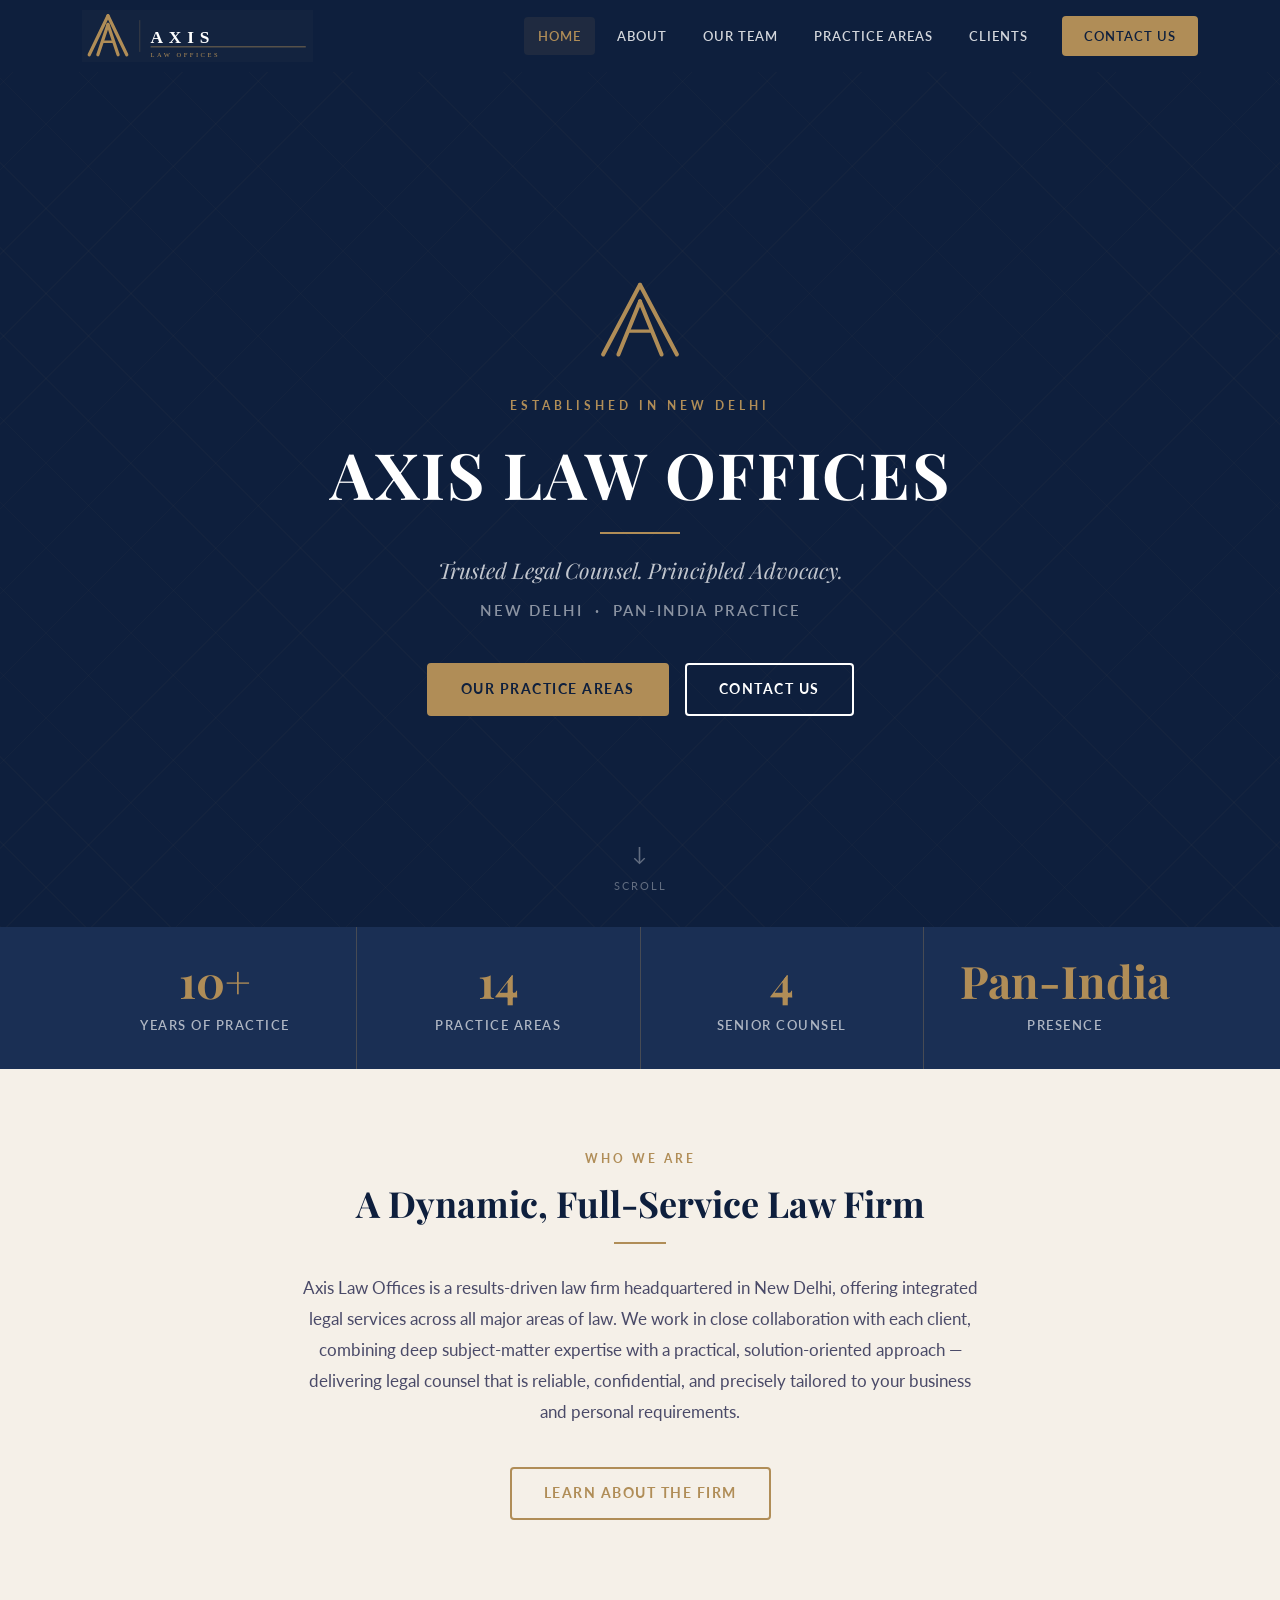
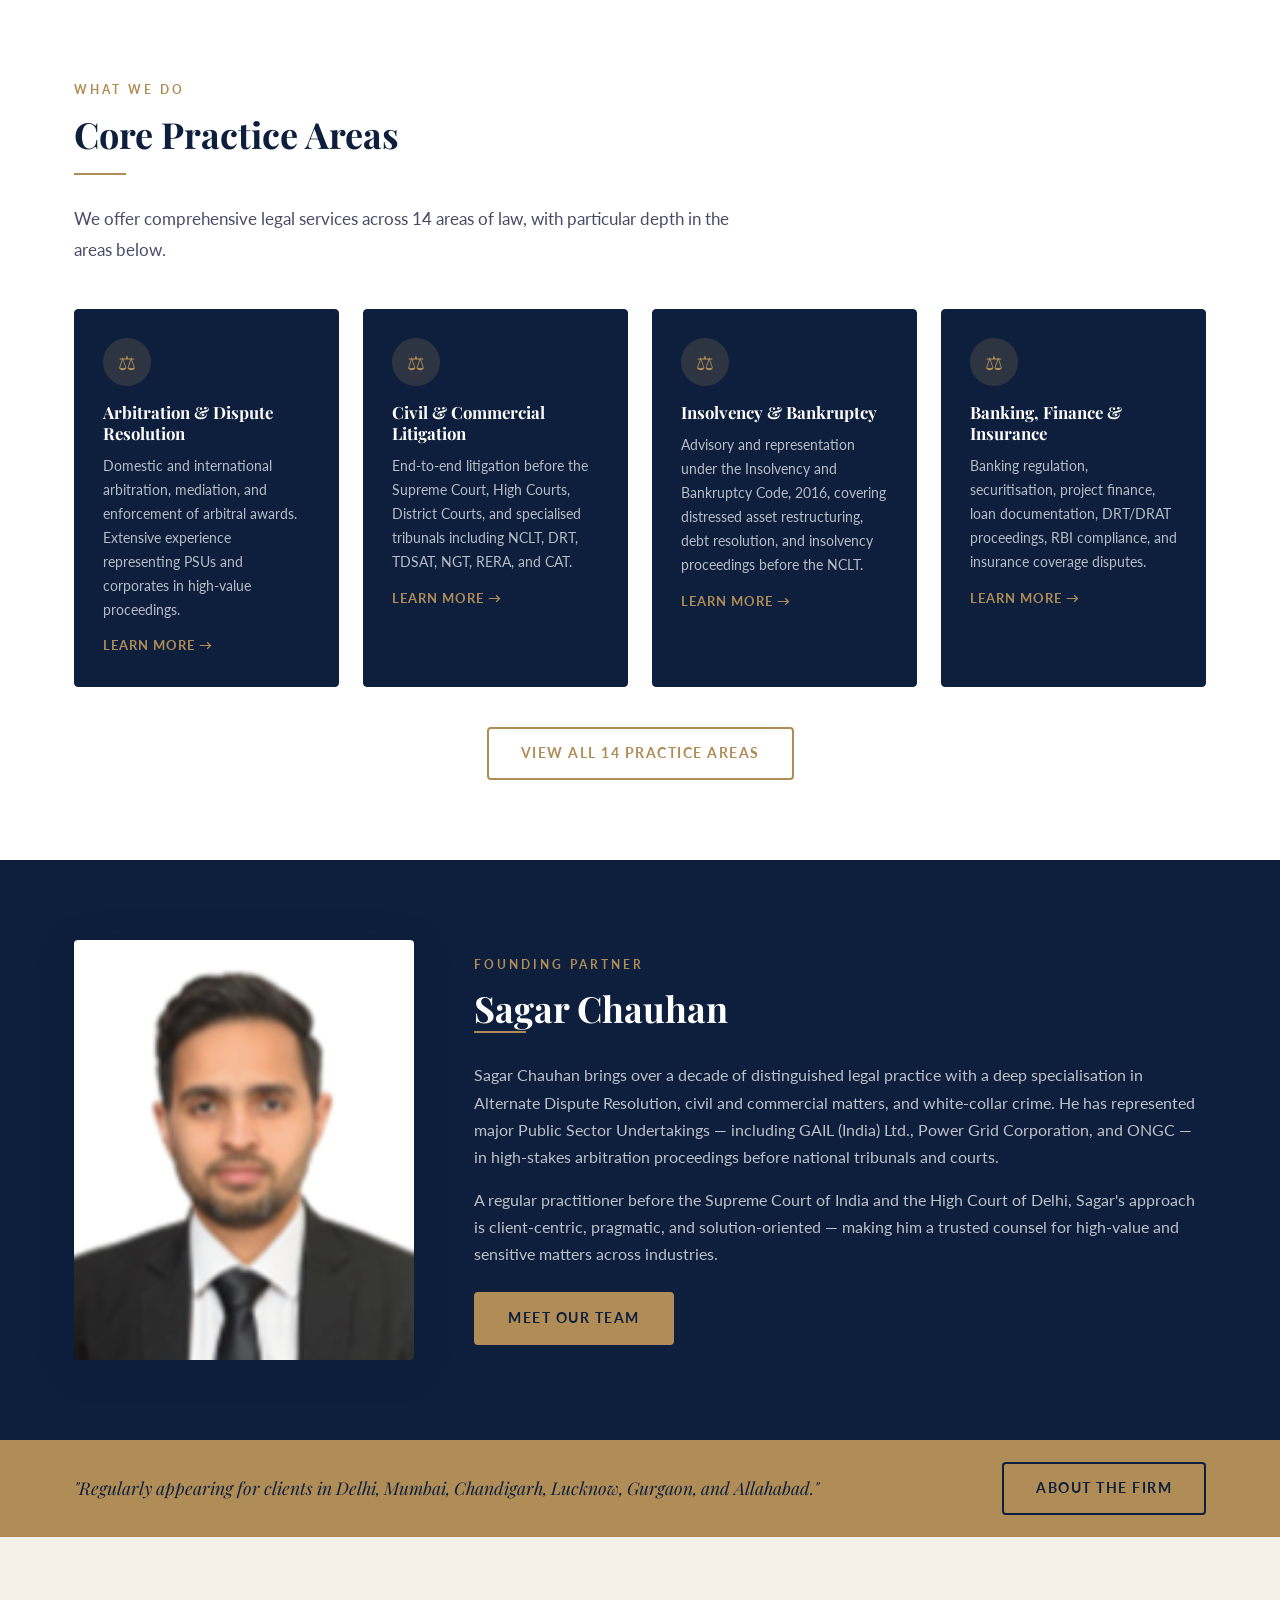
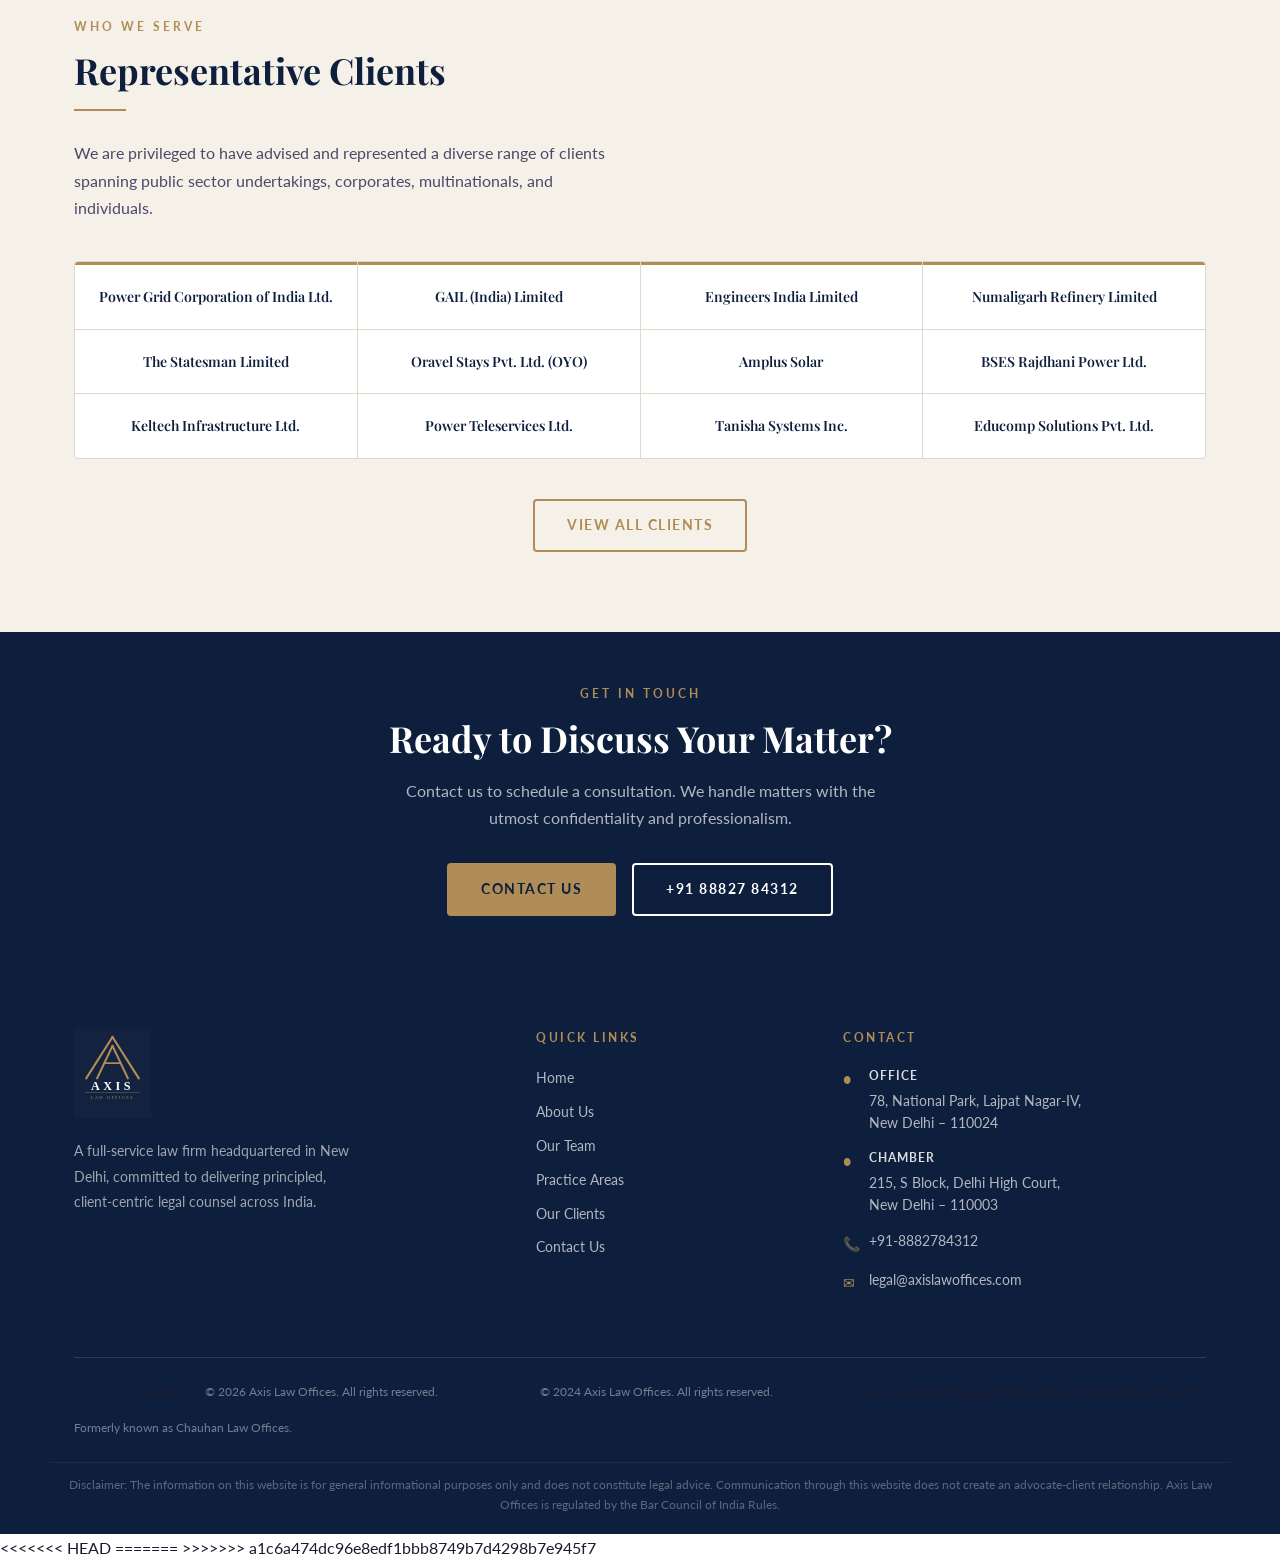
==== commit ea9dc3ab: "Fix merge conflict markers in all HTML files" ====
--- a/index.html
+++ b/index.html
@@ -162,6 +162,7 @@
     /* ── Client section ── */
     .client-intro { max-width: 560px; margin-bottom: 40px; }
   </style>
+<<<<<<< HEAD
 
   <!-- Schema.org structured data for search engines -->
   <script type="application/ld+json">
@@ -210,6 +211,8 @@
   }
   </script>
   <meta name="referrer" content="strict-origin-when-cross-origin">
+=======
+>>>>>>> a1c6a474dc96e8edf1bbb8749b7d4298b7e945f7
 </head>
 <body>
 
@@ -504,7 +507,11 @@
     </div>
 
     <div class="footer-bottom">
+<<<<<<< HEAD
       <p>&copy; 2026 Axis Law Offices. All rights reserved.</p>
+=======
+      <p>&copy; 2024 Axis Law Offices. All rights reserved.</p>
+>>>>>>> a1c6a474dc96e8edf1bbb8749b7d4298b7e945f7
       <p>Formerly known as Chauhan Law Offices.</p>
     </div>
   </div>
@@ -516,9 +523,12 @@
 <!-- Scroll to top -->
 <button id="scroll-top" aria-label="Scroll to top of page">&#8593;</button>
 
+<<<<<<< HEAD
 <!-- Plausible Analytics: privacy-first, no cookies, no consent banner needed -->
 <!-- To activate: sign up at plausible.io → Add Site → enter 'axislawoffices.com' → done -->
 <script defer data-domain="axislawoffices.com" src="https://plausible.io/js/script.js"></script>
+=======
+>>>>>>> a1c6a474dc96e8edf1bbb8749b7d4298b7e945f7
 <script src="assets/js/main.js"></script>
 </body>
 </html>
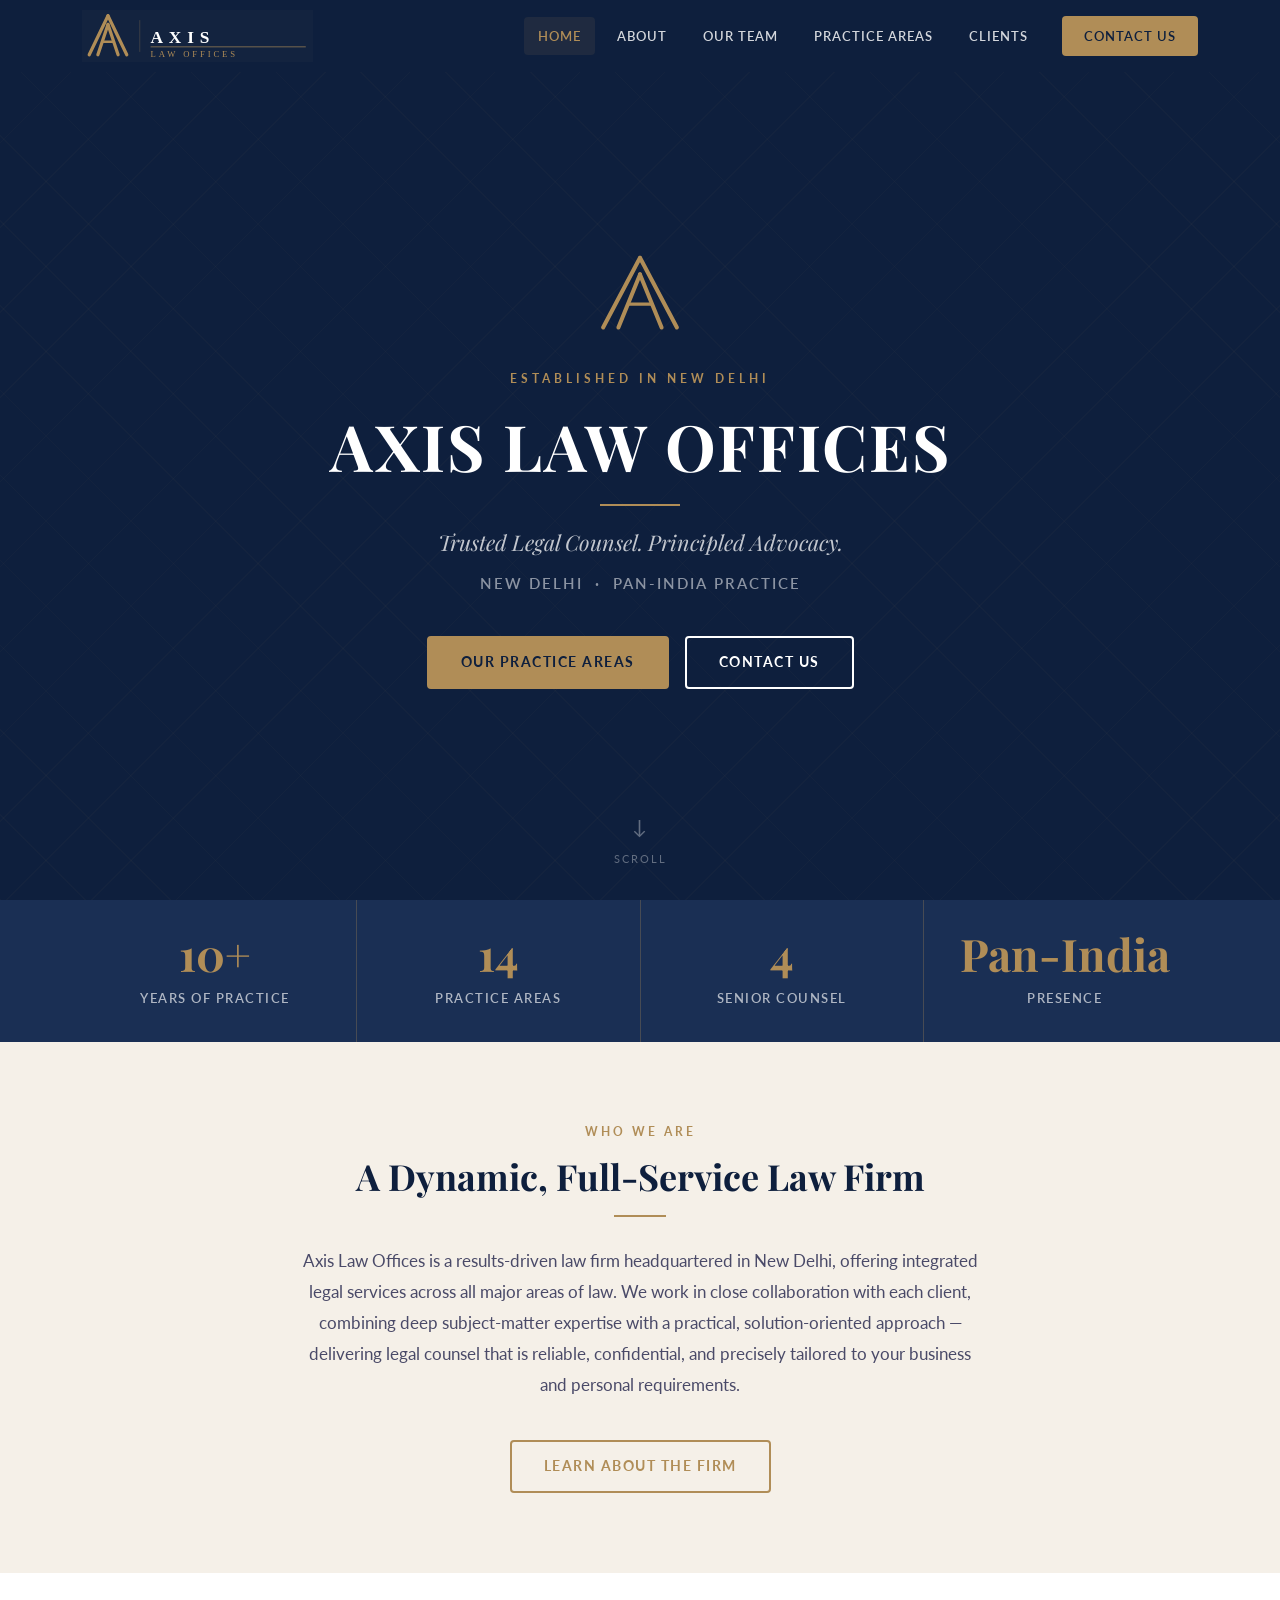
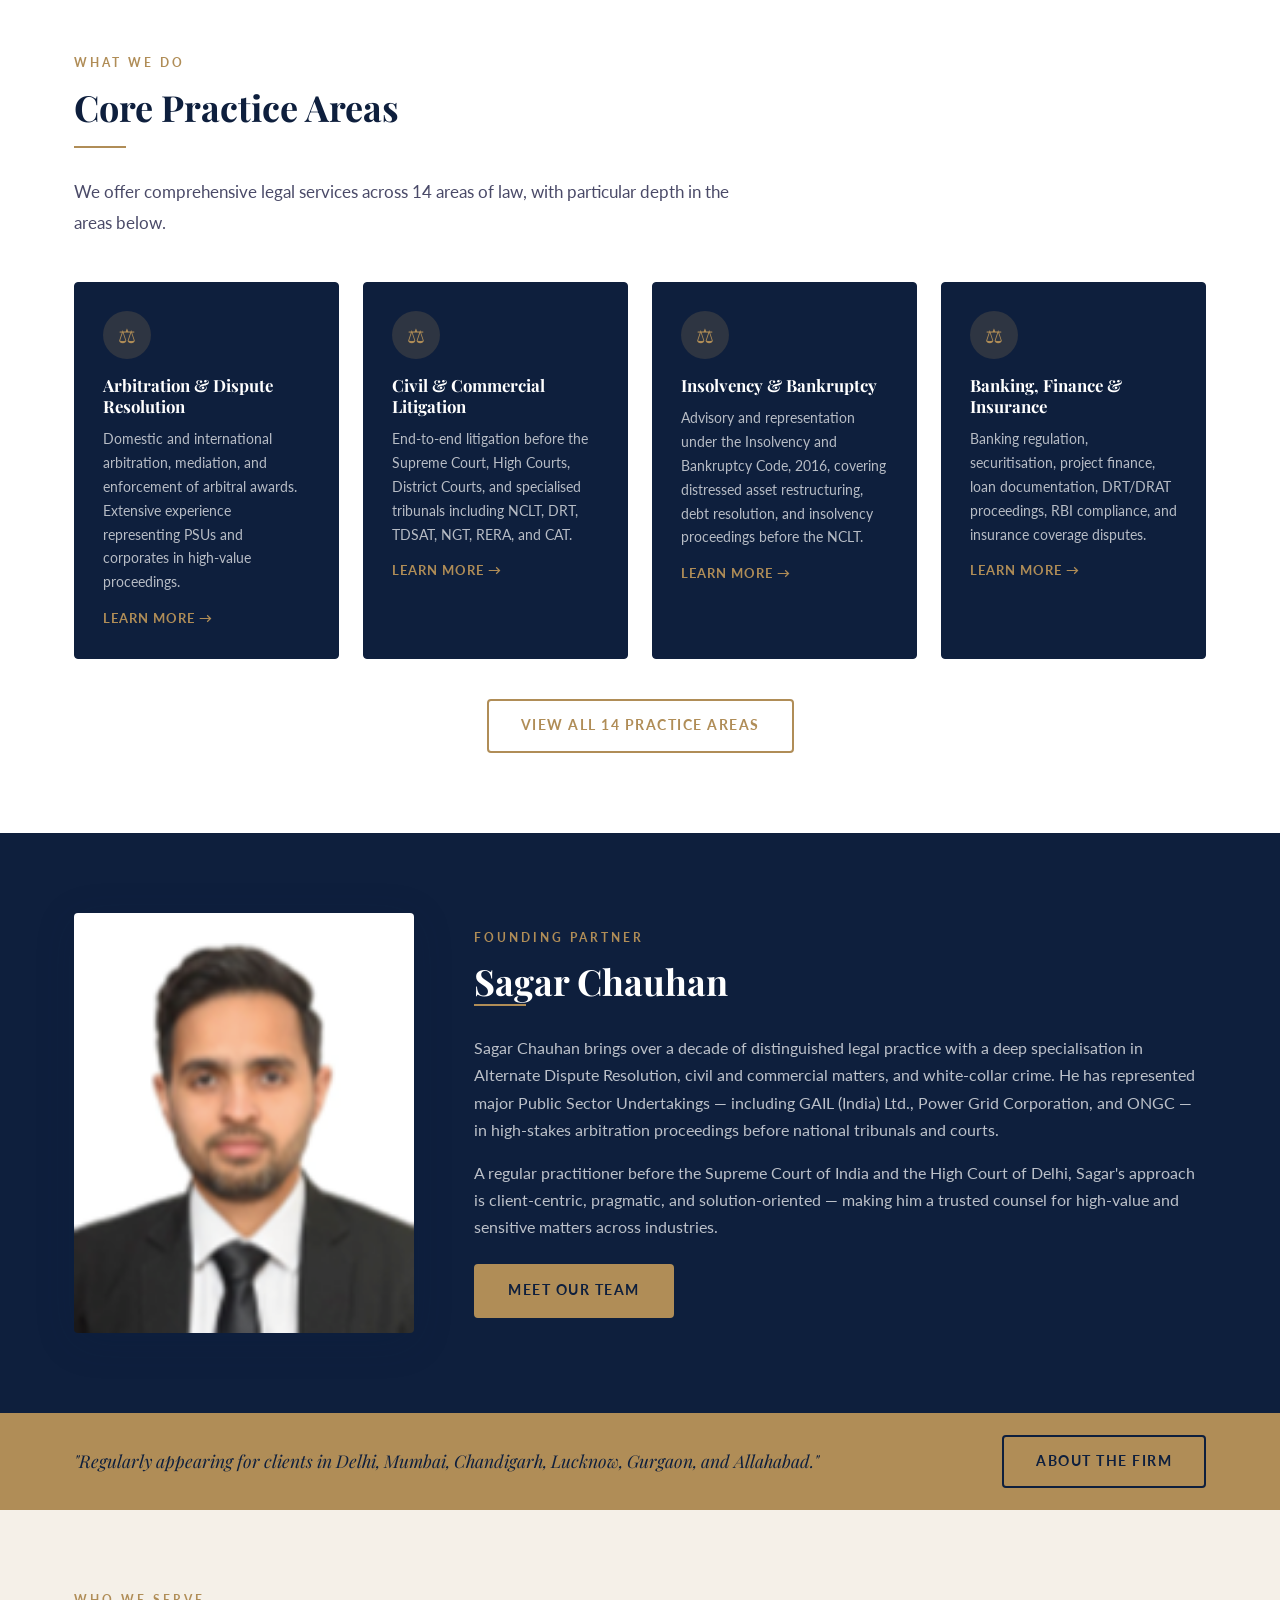
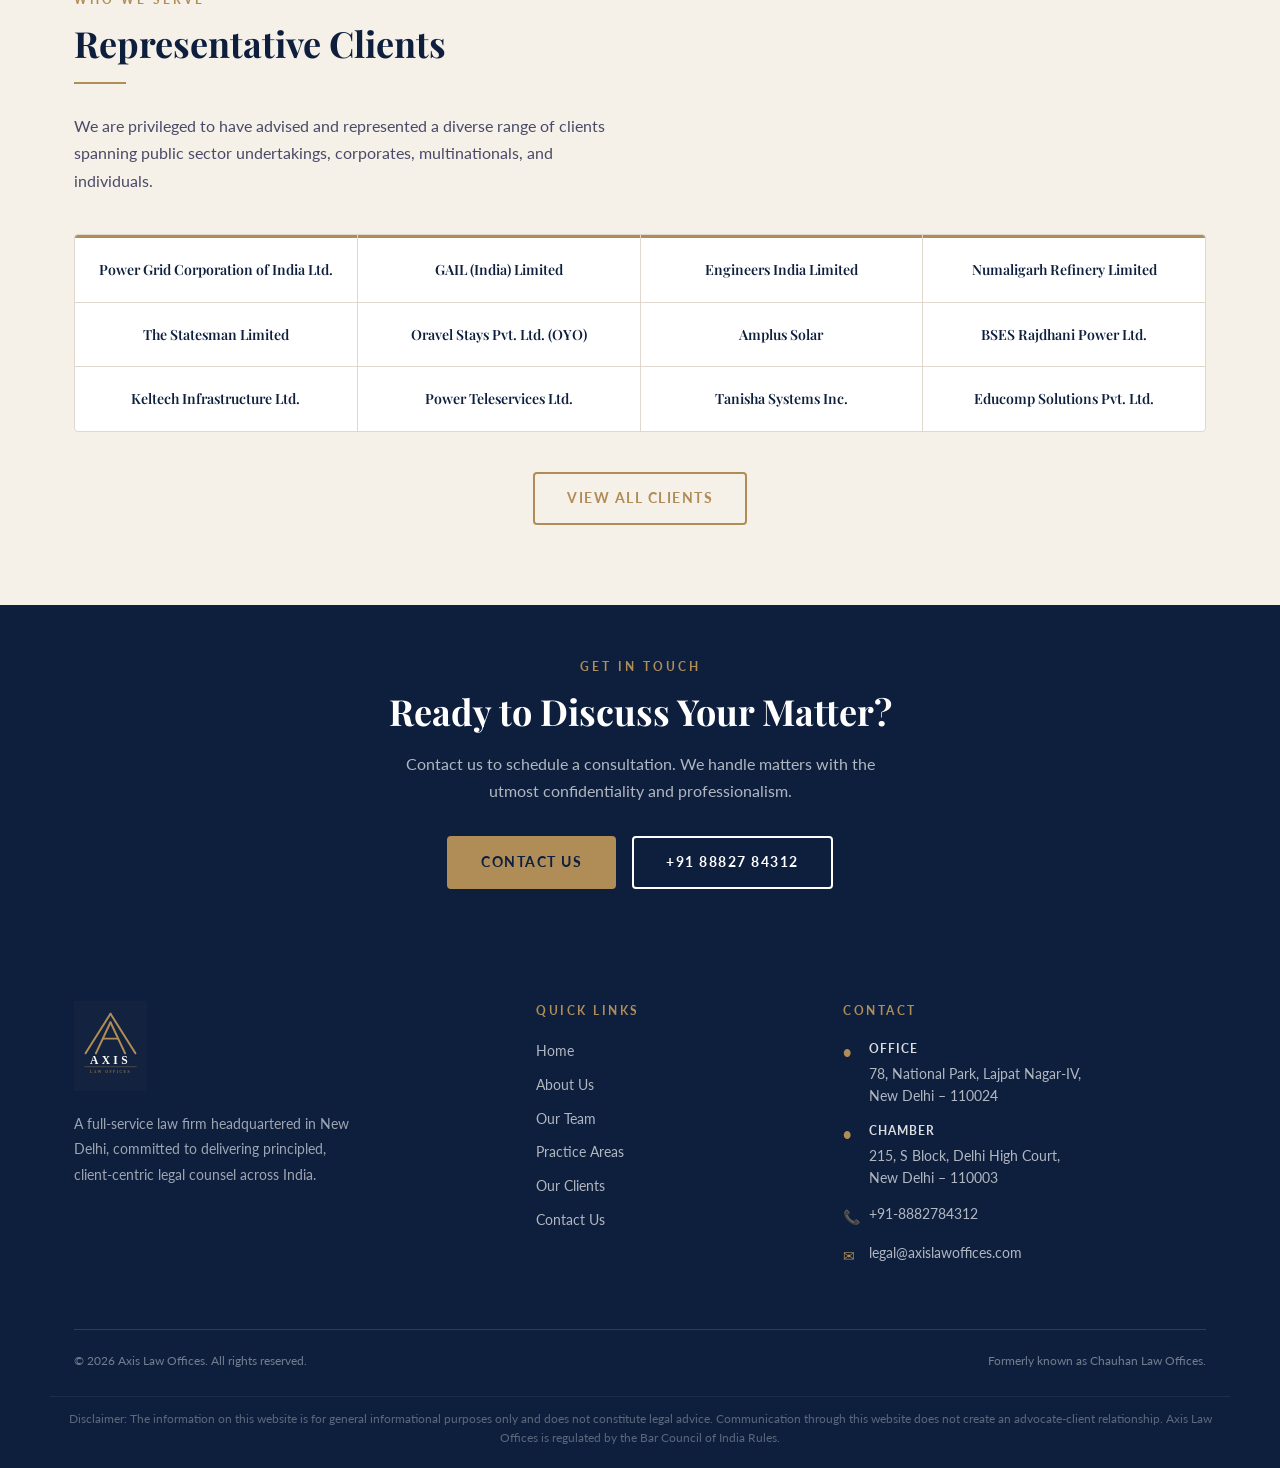
==== commit 281320e9: "Fix all merge conflict markers, refine logo proportions, clean DEPLOYMENT.md" ====
--- a/index.html
+++ b/index.html
@@ -162,7 +162,6 @@
     /* ── Client section ── */
     .client-intro { max-width: 560px; margin-bottom: 40px; }
   </style>
-<<<<<<< HEAD
 
   <!-- Schema.org structured data for search engines -->
   <script type="application/ld+json">
@@ -211,8 +210,6 @@
   }
   </script>
   <meta name="referrer" content="strict-origin-when-cross-origin">
-=======
->>>>>>> a1c6a474dc96e8edf1bbb8749b7d4298b7e945f7
 </head>
 <body>
 
@@ -507,11 +504,7 @@
     </div>
 
     <div class="footer-bottom">
-<<<<<<< HEAD
       <p>&copy; 2026 Axis Law Offices. All rights reserved.</p>
-=======
-      <p>&copy; 2024 Axis Law Offices. All rights reserved.</p>
->>>>>>> a1c6a474dc96e8edf1bbb8749b7d4298b7e945f7
       <p>Formerly known as Chauhan Law Offices.</p>
     </div>
   </div>
@@ -523,12 +516,9 @@
 <!-- Scroll to top -->
 <button id="scroll-top" aria-label="Scroll to top of page">&#8593;</button>
 
-<<<<<<< HEAD
 <!-- Plausible Analytics: privacy-first, no cookies, no consent banner needed -->
 <!-- To activate: sign up at plausible.io → Add Site → enter 'axislawoffices.com' → done -->
 <script defer data-domain="axislawoffices.com" src="https://plausible.io/js/script.js"></script>
-=======
->>>>>>> a1c6a474dc96e8edf1bbb8749b7d4298b7e945f7
 <script src="assets/js/main.js"></script>
 </body>
 </html>
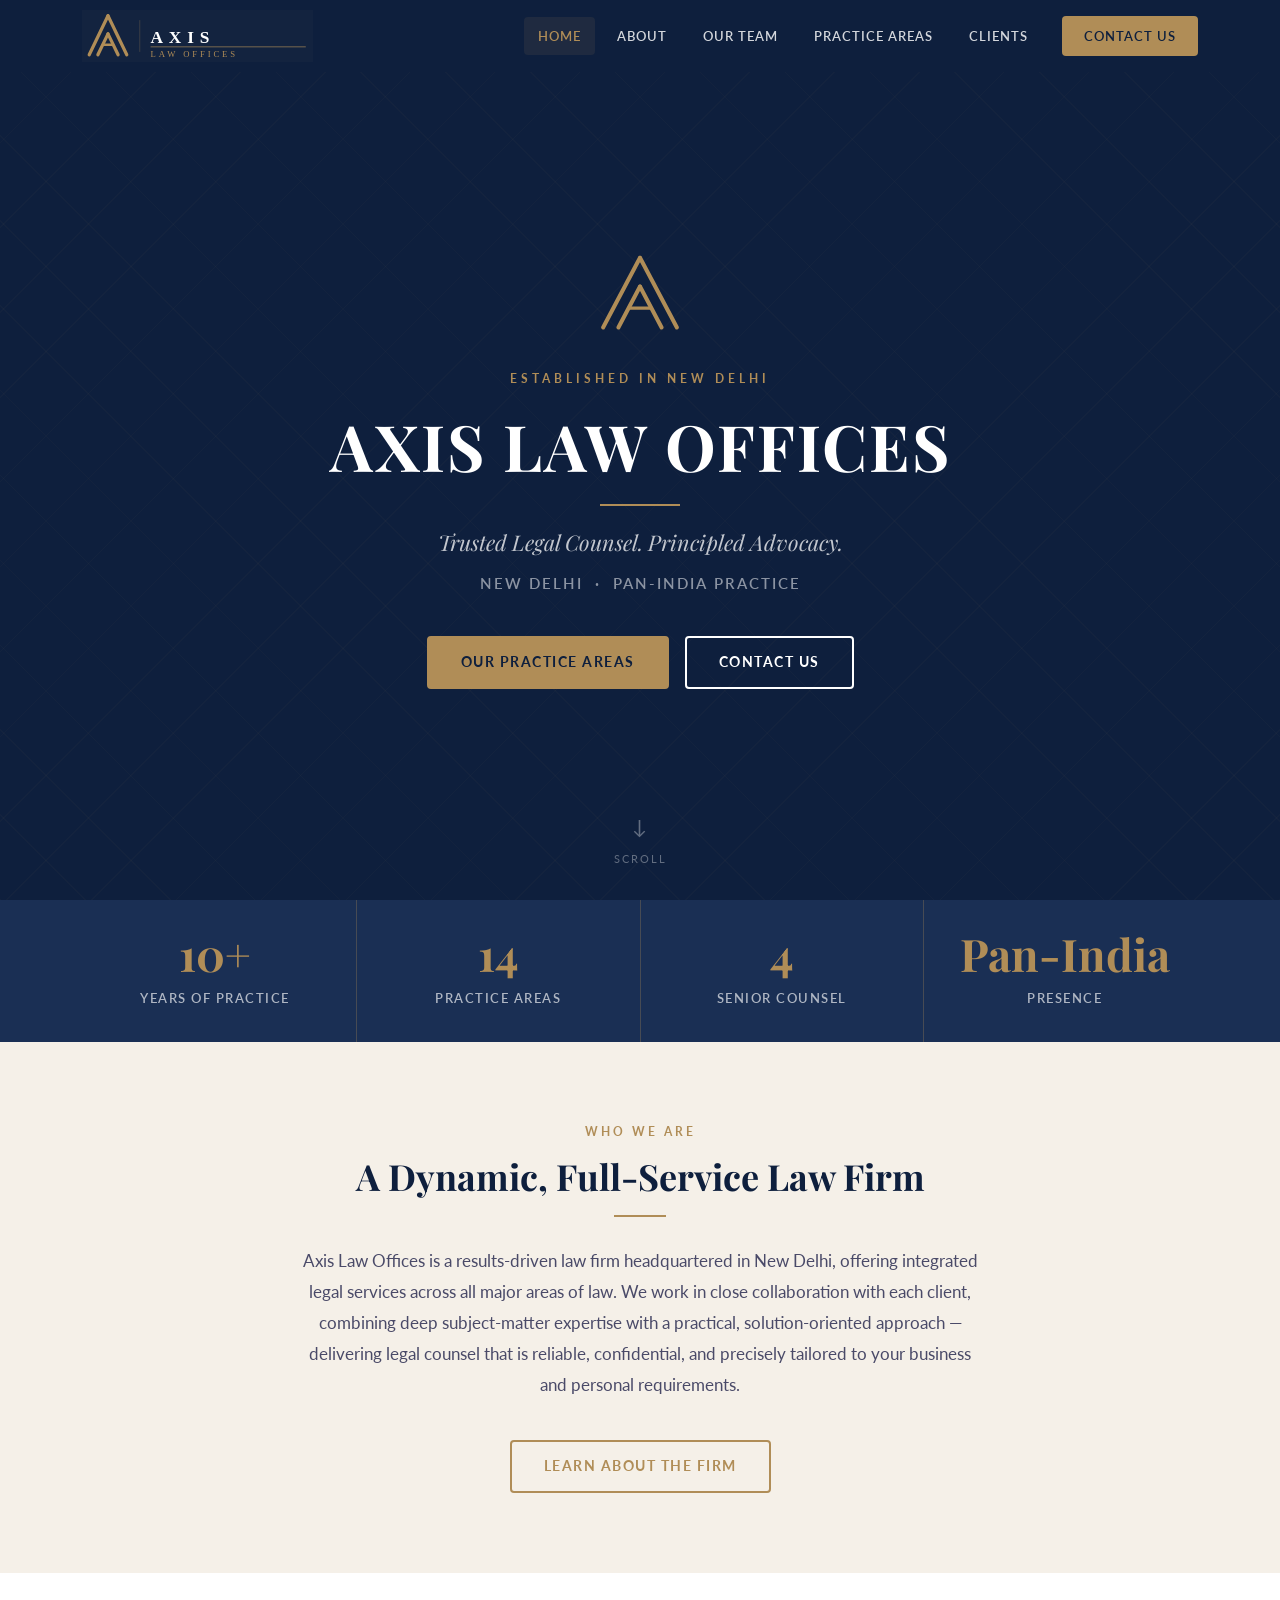
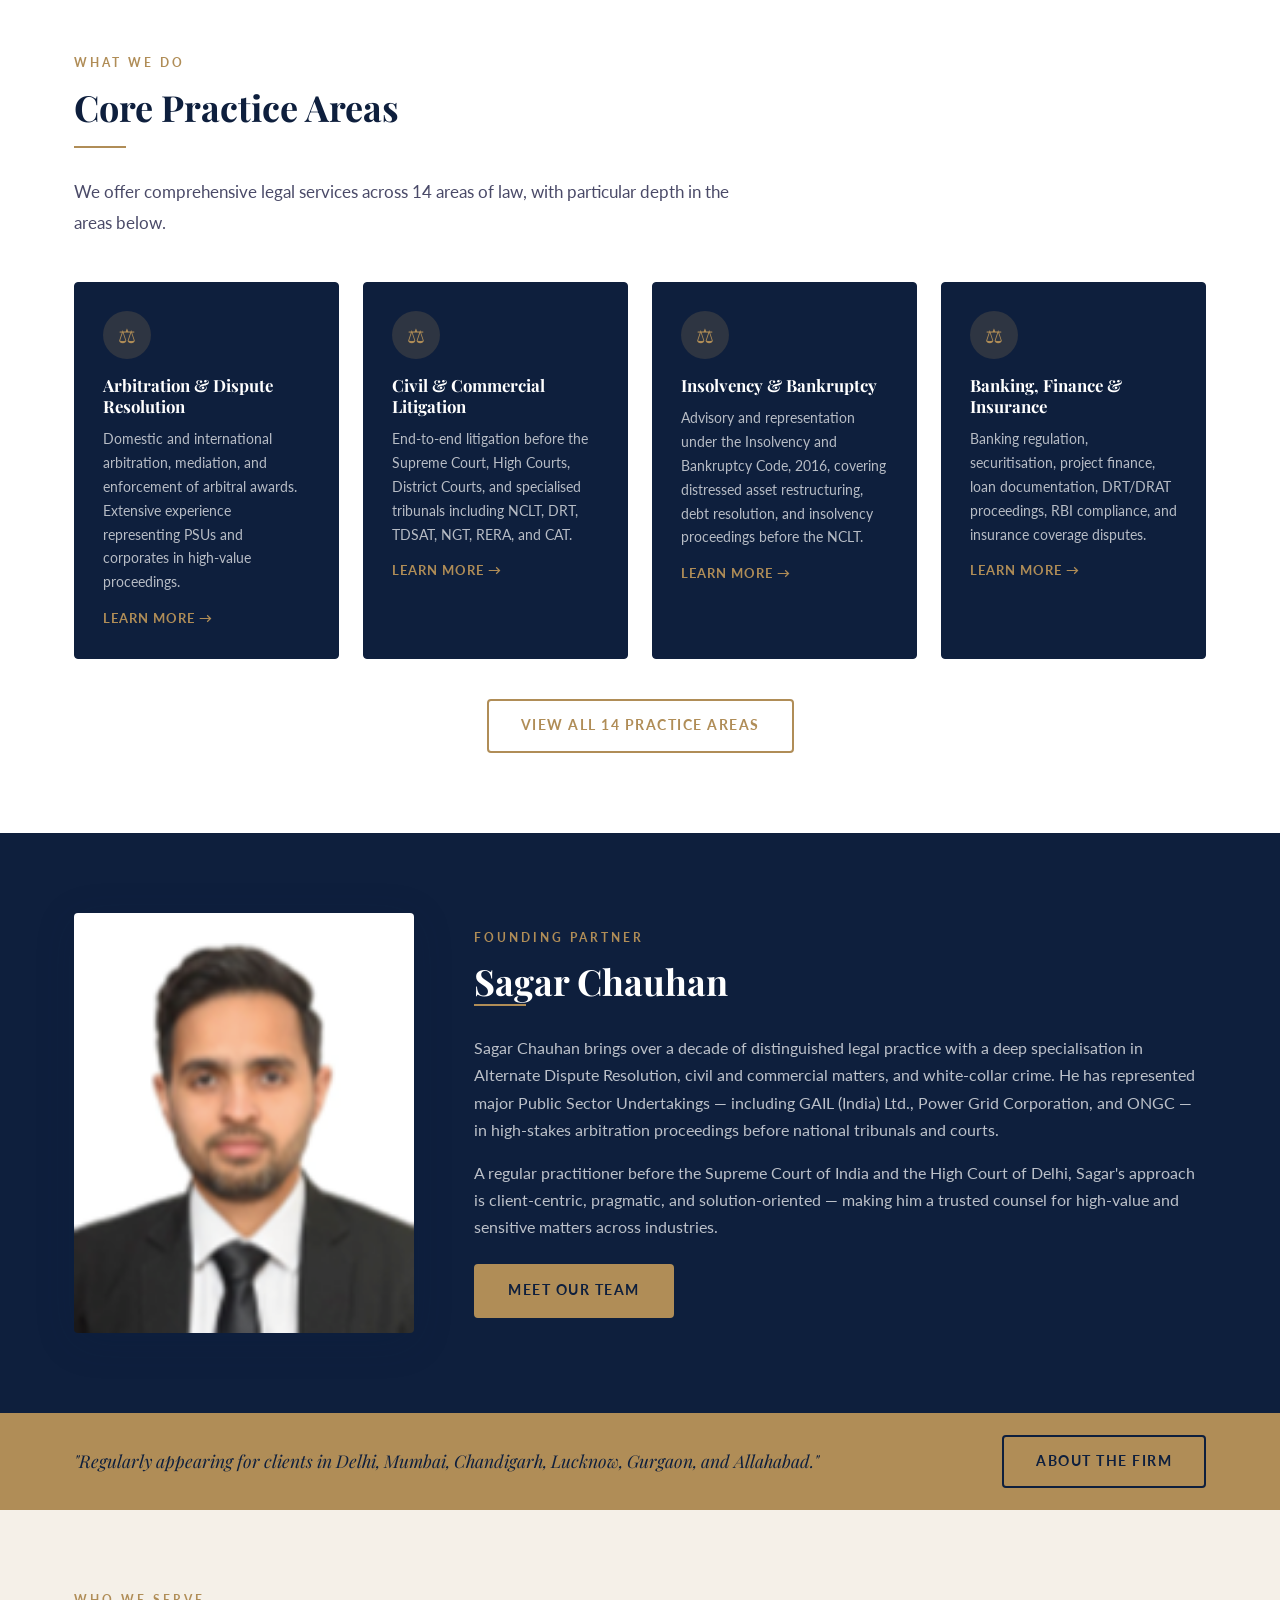
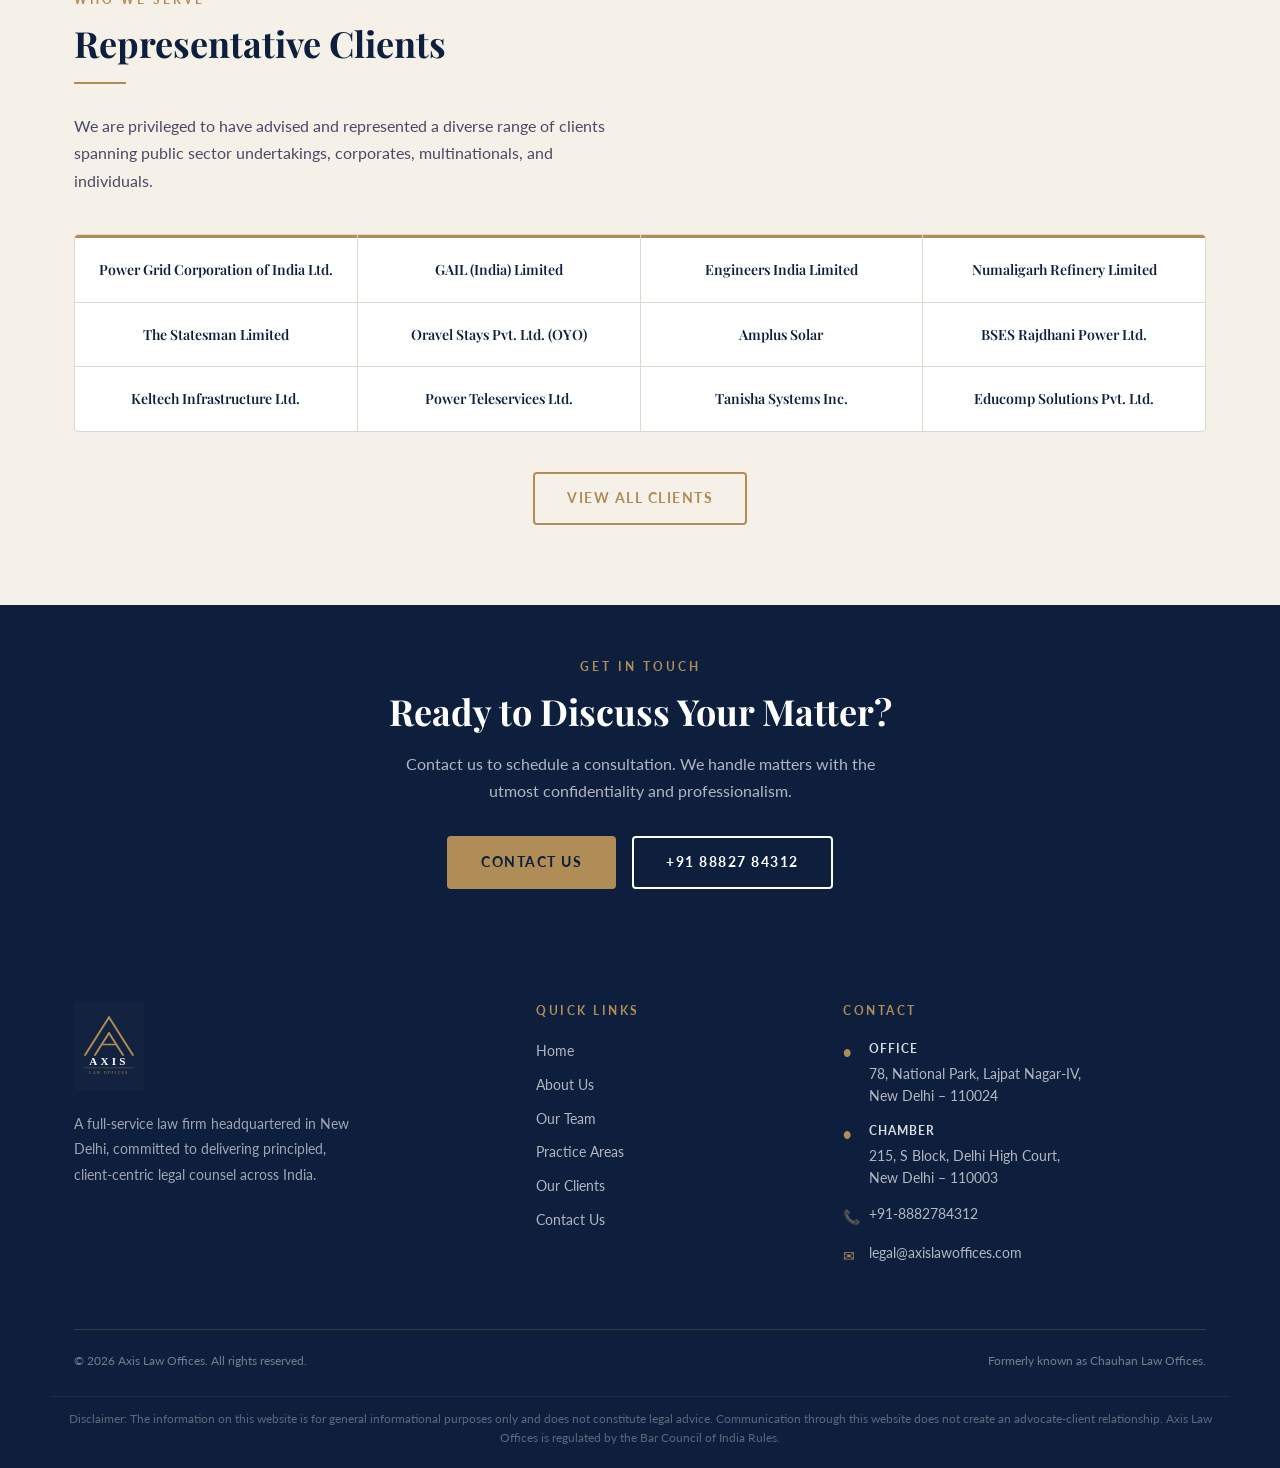
==== commit 99a88321: "Apply parallel inner-A geometry to all logo instances" ====
--- a/index.html
+++ b/index.html
@@ -252,14 +252,14 @@
     <!-- Inline monogram SVG — matches exact logo geometry -->
     <div class="hero-monogram" aria-hidden="true">
       <svg viewBox="0 0 200 190" xmlns="http://www.w3.org/2000/svg">
-        <!-- Outer A -->
+        <!-- Outer A: apex (100,15), feet (18,170) and (182,170) — slope 82/155 = 0.529/unit-y -->
         <line x1="18"  y1="170" x2="100" y2="15"  stroke="#B08D57" stroke-width="9" stroke-linecap="round"/>
         <line x1="182" y1="170" x2="100" y2="15"  stroke="#B08D57" stroke-width="9" stroke-linecap="round"/>
-        <!-- Inner A -->
-        <line x1="52"  y1="170" x2="100" y2="52"  stroke="#B08D57" stroke-width="9" stroke-linecap="round"/>
-        <line x1="148" y1="170" x2="100" y2="52"  stroke="#B08D57" stroke-width="9" stroke-linecap="round"/>
-        <!-- Crossbar at y=118: inner-left x≈75, inner-right x≈125 -->
-        <line x1="75"  y1="118" x2="125" y2="118" stroke="#B08D57" stroke-width="7.5" stroke-linecap="round"/>
+        <!-- Inner A: apex (100,79), feet (52,170) and (148,170) — slope 48/91 = 0.527/unit-y ≈ parallel -->
+        <line x1="52"  y1="170" x2="100" y2="79"  stroke="#B08D57" stroke-width="9" stroke-linecap="round"/>
+        <line x1="148" y1="170" x2="100" y2="79"  stroke="#B08D57" stroke-width="9" stroke-linecap="round"/>
+        <!-- Crossbar at y=127 (47% up inner A from base): x≈75, x≈125 -->
+        <line x1="75"  y1="127" x2="125" y2="127" stroke="#B08D57" stroke-width="7.5" stroke-linecap="round"/>
       </svg>
     </div>
 
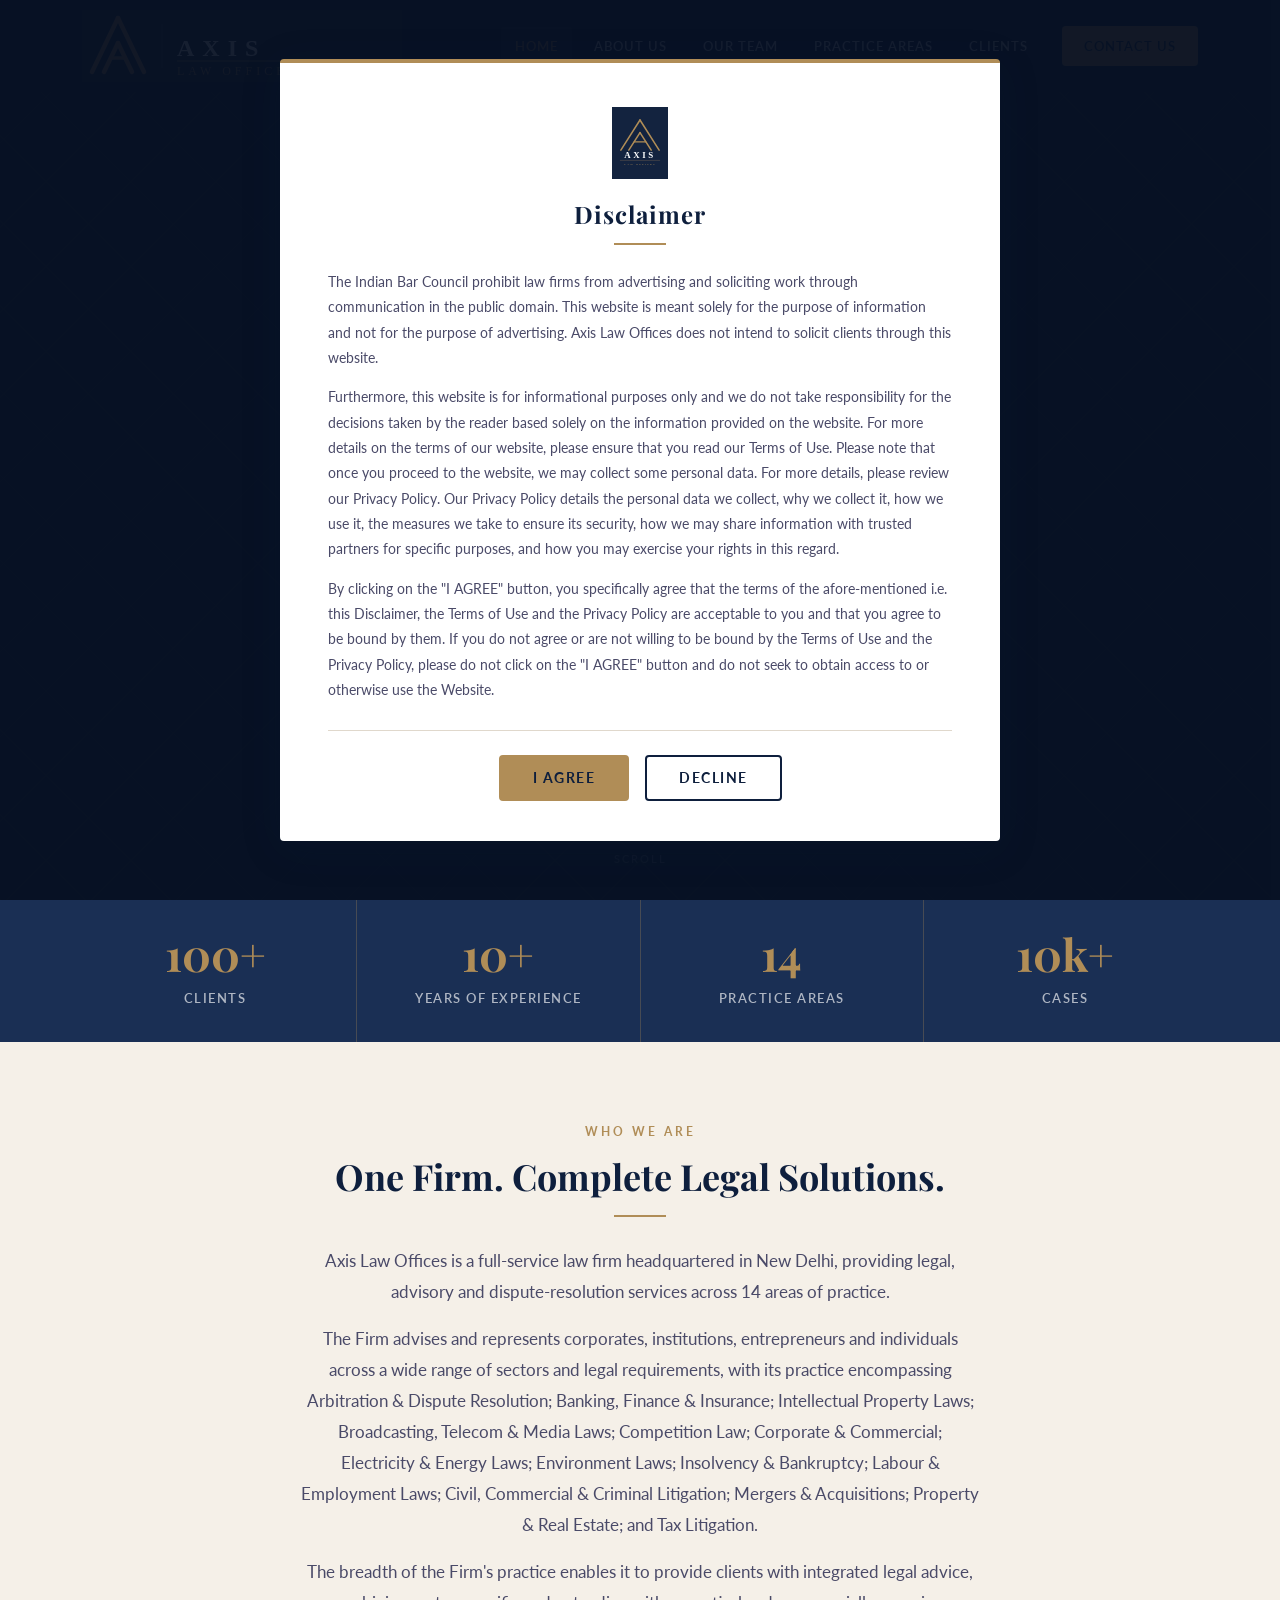
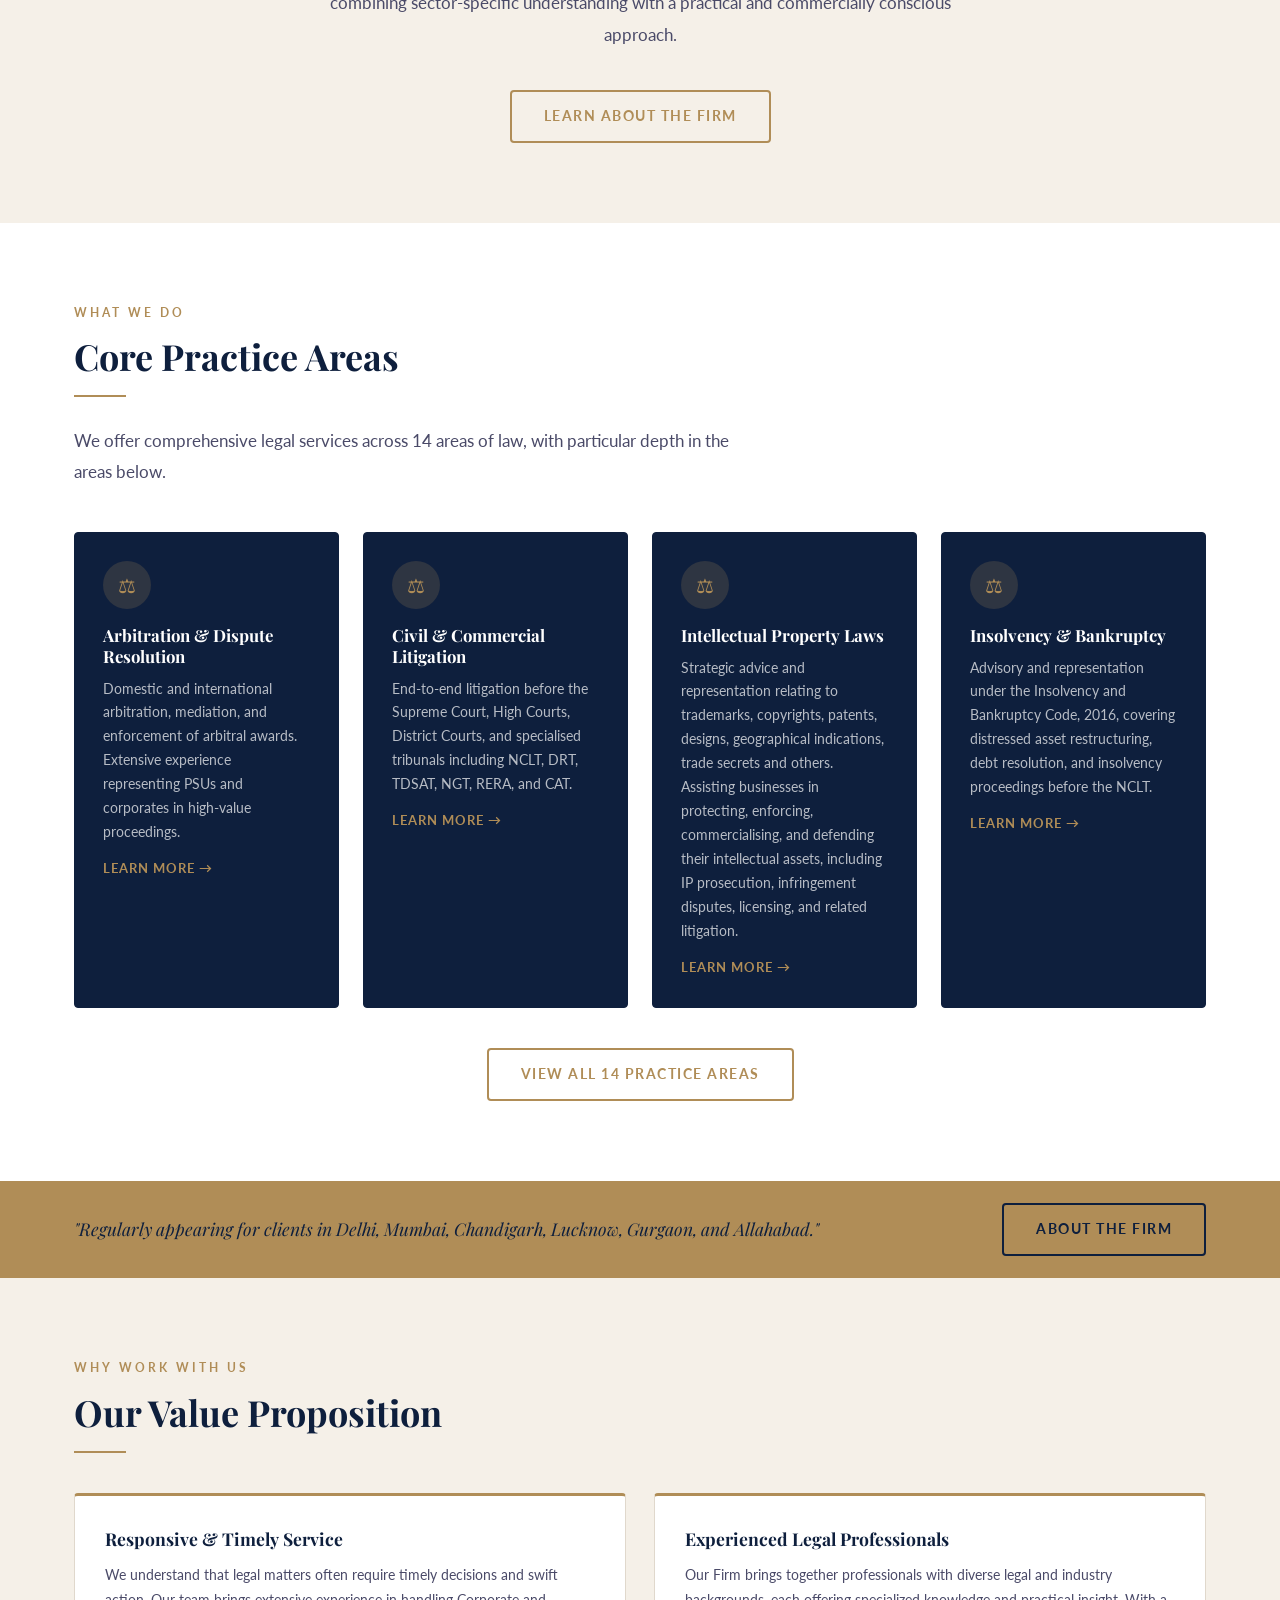
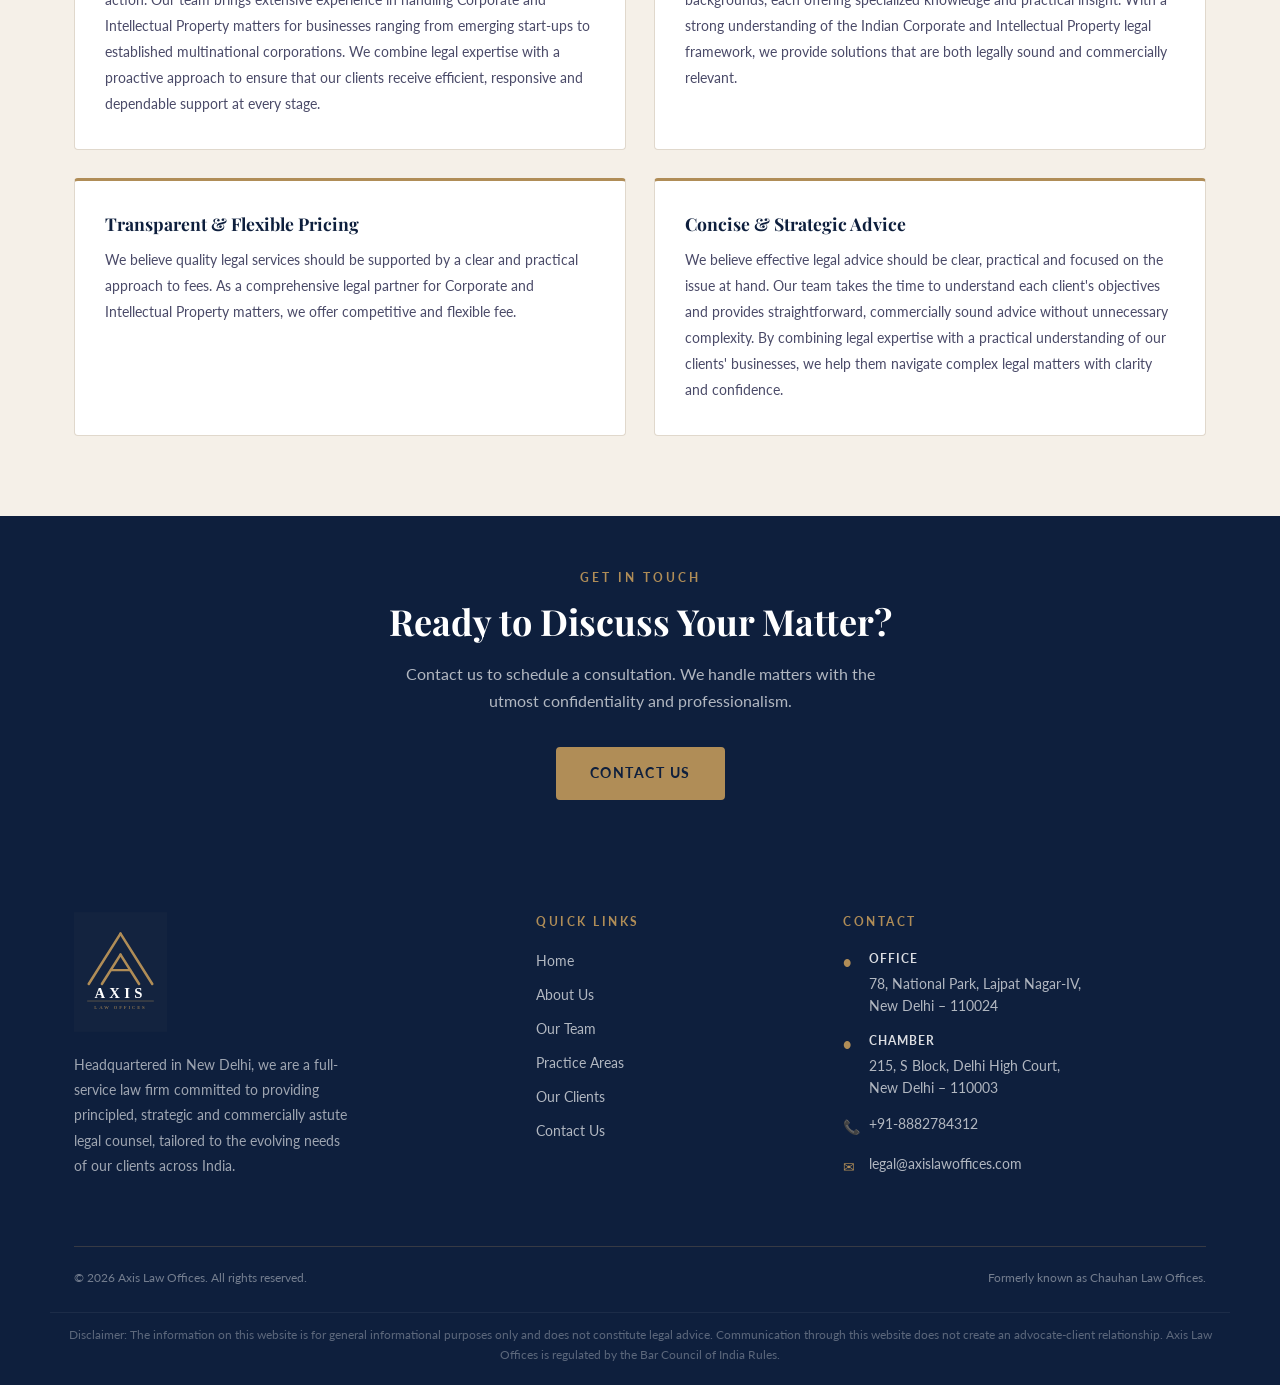
==== commit 3f11ce2c: "Site refresh: hero, value proposition, team profiles, disclaimer gate Home: new tagline and stats ba" ====
--- a/index.html
+++ b/index.html
@@ -11,7 +11,8 @@
   <meta property="og:description" content="Full-service law firm with expertise in arbitration, commercial litigation, insolvency, banking, corporate, and 10+ practice areas. Pan-India presence.">
   <meta property="og:type" content="website">
   <meta property="og:url" content="https://www.axislawoffices.com/">
-  <meta property="og:image" content="https://www.axislawoffices.com/assets/images/og-image.svg">
+  <meta property="og:image" content="https://www.axislawoffices.com/assets/images/og-image.png">
+  <meta name="google-site-verification" content="P93_I5XcGip1ZYVR0rBOwzYZ3Yh3n7kT1pCF7isnG9s">
 
   <!-- Fonts -->
   <link rel="preconnect" href="https://fonts.googleapis.com">
@@ -24,6 +25,8 @@
 
   <!-- Favicon -->
   <link rel="icon" type="image/svg+xml" href="assets/images/logo.svg">
+  <link rel="icon" type="image/png" href="assets/images/favicon-32.png" sizes="32x32">
+  <link rel="apple-touch-icon" href="assets/images/apple-touch-icon.png">
   <link rel="manifest" href="site.webmanifest">
 
   <style>
@@ -38,7 +41,7 @@
       text-align: center;
       position: relative;
       overflow: hidden;
-      padding: 120px 24px 80px;
+      padding: 140px 24px 80px;
     }
     .hero-pattern {
       position: absolute;
@@ -140,27 +143,36 @@
     }
     .home-practices .practice-card.featured .learn-more:hover { letter-spacing: 2px; }
 
-    /* ── Founder strip ── */
-    .founder-strip {
-      background: var(--navy);
-      padding: 80px 0;
-      overflow: hidden;
-    }
-    .founder-photo-crop {
-      width: 100%;
-      height: 420px;
-      object-fit: cover;
-      object-position: center top;
+    /* ── Value proposition ── */
+    .value-prop-intro { max-width: 560px; margin-bottom: 40px; }
+    .value-prop-grid {
+      display: grid;
+      grid-template-columns: repeat(2, 1fr);
+      gap: 28px;
+    }
+    .value-prop-card {
+      background: var(--white);
+      border: 1px solid var(--border);
+      border-top: 3px solid var(--gold);
       border-radius: var(--radius);
-      box-shadow: var(--shadow-lg);
-      display: block;
-    }
-    .founder-strip h2 { color: var(--white); }
-    .founder-strip .section-label { color: var(--gold); }
-    .founder-strip p { color: rgba(255,255,255,0.72); }
-
-    /* ── Client section ── */
-    .client-intro { max-width: 560px; margin-bottom: 40px; }
+      padding: 32px 30px;
+      transition: box-shadow var(--transition), transform var(--transition);
+    }
+    .value-prop-card:hover { box-shadow: var(--shadow); transform: translateY(-4px); }
+    .value-prop-card h3 {
+      font-size: 1.1rem;
+      color: var(--navy);
+      margin-bottom: 12px;
+    }
+    .value-prop-card p {
+      font-size: 0.9rem;
+      color: var(--text-mid);
+      line-height: 1.8;
+      margin: 0;
+    }
+    @media (max-width: 768px) {
+      .value-prop-grid { grid-template-columns: 1fr; }
+    }
   </style>
 
   <!-- Schema.org structured data for search engines -->
@@ -202,10 +214,11 @@
       "Labour Law", "Tax Litigation", "Real Estate Law", "Intellectual Property"
     ],
     "employee": [
-      {"@type": "Person", "name": "Sagar Chauhan", "jobTitle": "Founding Partner"},
-      {"@type": "Person", "name": "Rohit Kathuria", "jobTitle": "Partner"},
+      {"@type": "Person", "name": "Sagar Chauhan", "jobTitle": "Founding & Managing Partner"},
+      {"@type": "Person", "name": "Rohit Kathuria", "jobTitle": "Senior Partner"},
+      {"@type": "Person", "name": "Sanjay Kumar Yadav", "jobTitle": "Partner"},
       {"@type": "Person", "name": "Dhruv Varma", "jobTitle": "Partner"},
-      {"@type": "Person", "name": "Sanjay Kumar Yadav", "jobTitle": "Partner"}
+      {"@type": "Person", "name": "Abhishek Kamal", "jobTitle": "Principal Associate"}
     ]
   }
   </script>
@@ -214,16 +227,52 @@
 <body>
 
 <!-- ==============================
+     DISCLAIMER GATE
+     Shown on first visit; acceptance is remembered in localStorage.
+     ============================== -->
+<div class="disclaimer-overlay" id="disclaimer-overlay" style="display:none;" role="dialog" aria-modal="true" aria-labelledby="disclaimer-heading">
+  <div class="disclaimer-box" id="disclaimer-box">
+    <img src="assets/images/logo.svg" alt="" class="disclaimer-monogram" aria-hidden="true">
+    <h2 id="disclaimer-heading">Disclaimer</h2>
+    <div class="gold-rule" aria-hidden="true"></div>
+    <p>
+      The Indian Bar Council prohibit law firms from advertising and soliciting work through communication in the public domain. This website is meant solely for the purpose of information and not for the purpose of advertising. Axis Law Offices does not intend to solicit clients through this website.
+    </p>
+    <p>
+      Furthermore, this website is for informational purposes only and we do not take responsibility for the decisions taken by the reader based solely on the information provided on the website. For more details on the terms of our website, please ensure that you read our Terms of Use. Please note that once you proceed to the website, we may collect some personal data. For more details, please review our Privacy Policy. Our Privacy Policy details the personal data we collect, why we collect it, how we use it, the measures we take to ensure its security, how we may share information with trusted partners for specific purposes, and how you may exercise your rights in this regard.
+    </p>
+    <p>
+      By clicking on the "I AGREE" button, you specifically agree that the terms of the afore-mentioned i.e. this Disclaimer, the Terms of Use and the Privacy Policy are acceptable to you and that you agree to be bound by them. If you do not agree or are not willing to be bound by the Terms of Use and the Privacy Policy, please do not click on the "I AGREE" button and do not seek to obtain access to or otherwise use the Website.
+    </p>
+    <div class="disclaimer-actions">
+      <button type="button" class="btn btn-primary" id="disclaimer-agree">I Agree</button>
+      <button type="button" class="btn btn-outline-navy" id="disclaimer-decline">Decline</button>
+    </div>
+  </div>
+</div>
+<script>
+  /* Runs before paint so the gate never flashes for returning visitors. */
+  (function () {
+    var accepted = false;
+    try { accepted = localStorage.getItem('alo-disclaimer-accepted') === 'yes'; } catch (e) {}
+    if (!accepted) {
+      document.getElementById('disclaimer-overlay').style.display = 'flex';
+      document.documentElement.style.overflow = 'hidden';
+    }
+  })();
+</script>
+
+<!-- ==============================
      NAVIGATION
      ============================== -->
 <nav class="site-nav" role="navigation" aria-label="Main navigation">
   <div class="nav-inner">
     <a href="index.html" class="nav-logo" aria-label="Axis Law Offices — Home">
-      <img src="assets/images/logo-horizontal.svg" alt="Axis Law Offices logo" height="52">
+      <img src="assets/images/logo-horizontal.svg" alt="Axis Law Offices logo" height="72">
     </a>
     <div class="nav-links" role="menubar">
       <a href="index.html" role="menuitem">Home</a>
-      <a href="about.html" role="menuitem">About</a>
+      <a href="about.html" role="menuitem">About Us</a>
       <a href="team.html" role="menuitem">Our Team</a>
       <a href="practice-areas.html" role="menuitem">Practice Areas</a>
       <a href="clients.html" role="menuitem">Clients</a>
@@ -235,7 +284,7 @@
   </div>
   <div class="nav-mobile" id="mobile-menu" role="menu" aria-label="Mobile navigation">
     <a href="index.html" role="menuitem">Home</a>
-    <a href="about.html" role="menuitem">About</a>
+    <a href="about.html" role="menuitem">About Us</a>
     <a href="team.html" role="menuitem">Our Team</a>
     <a href="practice-areas.html" role="menuitem">Practice Areas</a>
     <a href="clients.html" role="menuitem">Clients</a>
@@ -266,11 +315,10 @@
     <p class="hero-eyebrow">Established in New Delhi</p>
     <h1>AXIS LAW OFFICES</h1>
     <div class="hero-rule" aria-hidden="true"></div>
-    <p class="hero-tagline">Trusted Legal Counsel. Principled Advocacy.</p>
-    <p class="hero-sub">New Delhi &nbsp;·&nbsp; Pan-India Practice</p>
+    <p class="hero-tagline">Counsel. Advocacy. Excellence.</p>
+    <p class="hero-sub">New Delhi &nbsp;·&nbsp; Pan-India Legal Representation</p>
     <div class="hero-btns">
       <a href="practice-areas.html" class="btn btn-primary">Our Practice Areas</a>
-      <a href="contact.html" class="btn btn-outline">Contact Us</a>
     </div>
   </div>
   <div class="hero-scroll" aria-hidden="true">
@@ -286,20 +334,20 @@
   <div class="container">
     <div class="stats-strip">
       <div class="stat-item">
+        <span class="stat-number">100+</span>
+        <span class="stat-label">Clients</span>
+      </div>
+      <div class="stat-item">
         <span class="stat-number">10+</span>
-        <span class="stat-label">Years of Practice</span>
+        <span class="stat-label">Years of Experience</span>
       </div>
       <div class="stat-item">
         <span class="stat-number">14</span>
         <span class="stat-label">Practice Areas</span>
       </div>
       <div class="stat-item">
-        <span class="stat-number">4</span>
-        <span class="stat-label">Senior Counsel</span>
-      </div>
-      <div class="stat-item">
-        <span class="stat-number">Pan-India</span>
-        <span class="stat-label">Presence</span>
+        <span class="stat-number">10k+</span>
+        <span class="stat-label">Cases</span>
       </div>
     </div>
   </div>
@@ -311,10 +359,16 @@
 <section class="section bg-cream" aria-labelledby="intro-heading">
   <div class="container text-center">
     <span class="section-label">Who We Are</span>
-    <h2 class="section-title" id="intro-heading">A Dynamic, Full-Service Law Firm</h2>
+    <h2 class="section-title" id="intro-heading">One Firm. Complete Legal Solutions.</h2>
     <div class="gold-rule gold-rule--center" aria-hidden="true"></div>
     <p class="lead" style="margin: 0 auto;">
-      Axis Law Offices is a results-driven law firm headquartered in New Delhi, offering integrated legal services across all major areas of law. We work in close collaboration with each client, combining deep subject-matter expertise with a practical, solution-oriented approach — delivering legal counsel that is reliable, confidential, and precisely tailored to your business and personal requirements.
+      Axis Law Offices is a full-service law firm headquartered in New Delhi, providing legal, advisory and dispute-resolution services across 14 areas of practice.
+    </p>
+    <p class="lead" style="margin: 1rem auto 0;">
+      The Firm advises and represents corporates, institutions, entrepreneurs and individuals across a wide range of sectors and legal requirements, with its practice encompassing Arbitration &amp; Dispute Resolution; Banking, Finance &amp; Insurance; Intellectual Property Laws; Broadcasting, Telecom &amp; Media Laws; Competition Law; Corporate &amp; Commercial; Electricity &amp; Energy Laws; Environment Laws; Insolvency &amp; Bankruptcy; Labour &amp; Employment Laws; Civil, Commercial &amp; Criminal Litigation; Mergers &amp; Acquisitions; Property &amp; Real Estate; and Tax Litigation.
+    </p>
+    <p class="lead" style="margin: 1rem auto 0;">
+      The breadth of the Firm's practice enables it to provide clients with integrated legal advice, combining sector-specific understanding with a practical and commercially conscious approach.
     </p>
     <div class="mt-40">
       <a href="about.html" class="btn btn-outline-gold">Learn About the Firm</a>
@@ -347,50 +401,20 @@
       </div>
       <div class="practice-card featured" role="listitem">
         <div class="practice-icon" aria-hidden="true">&#9878;</div>
+        <h3>Intellectual Property Laws</h3>
+        <p>Strategic advice and representation relating to trademarks, copyrights, patents, designs, geographical indications, trade secrets and others. Assisting businesses in protecting, enforcing, commercialising, and defending their intellectual assets, including IP prosecution, infringement disputes, licensing, and related litigation.</p>
+        <a href="practice-areas.html#intellectual-property" class="learn-more" aria-label="Learn more about Intellectual Property Laws">Learn More &#8594;</a>
+      </div>
+      <div class="practice-card featured" role="listitem">
+        <div class="practice-icon" aria-hidden="true">&#9878;</div>
         <h3>Insolvency &amp; Bankruptcy</h3>
         <p>Advisory and representation under the Insolvency and Bankruptcy Code, 2016, covering distressed asset restructuring, debt resolution, and insolvency proceedings before the NCLT.</p>
         <a href="practice-areas.html#insolvency" class="learn-more" aria-label="Learn more about Insolvency and Bankruptcy">Learn More &#8594;</a>
       </div>
-      <div class="practice-card featured" role="listitem">
-        <div class="practice-icon" aria-hidden="true">&#9878;</div>
-        <h3>Banking, Finance &amp; Insurance</h3>
-        <p>Banking regulation, securitisation, project finance, loan documentation, DRT/DRAT proceedings, RBI compliance, and insurance coverage disputes.</p>
-        <a href="practice-areas.html#banking" class="learn-more" aria-label="Learn more about Banking Finance and Insurance">Learn More &#8594;</a>
-      </div>
     </div>
 
     <div class="text-center mt-40">
       <a href="practice-areas.html" class="btn btn-outline-gold">View All 14 Practice Areas</a>
-    </div>
-  </div>
-</section>
-
-<!-- ==============================
-     FOUNDER STRIP
-     ============================== -->
-<section class="founder-strip" aria-labelledby="founder-heading">
-  <div class="container">
-    <div class="founder-feature">
-      <div class="founder-img-wrap">
-        <img
-          src="assets/images/sagar-chauhan.png"
-          alt="Sagar Chauhan, Founding Partner of Axis Law Offices"
-          class="founder-photo-crop"
-          loading="lazy"
-        >
-      </div>
-      <div class="founder-info">
-        <span class="section-label">Founding Partner</span>
-        <h2 id="founder-heading">Sagar Chauhan</h2>
-        <div class="gold-rule" aria-hidden="true"></div>
-        <p>
-          Sagar Chauhan brings over a decade of distinguished legal practice with a deep specialisation in Alternate Dispute Resolution, civil and commercial matters, and white-collar crime. He has represented major Public Sector Undertakings — including GAIL (India) Ltd., Power Grid Corporation, and ONGC — in high-stakes arbitration proceedings before national tribunals and courts.
-        </p>
-        <p>
-          A regular practitioner before the Supreme Court of India and the High Court of Delhi, Sagar's approach is client-centric, pragmatic, and solution-oriented — making him a trusted counsel for high-value and sensitive matters across industries.
-        </p>
-        <a href="team.html#sagar-chauhan" class="btn btn-primary" style="margin-top: 8px;">Meet Our Team</a>
-      </div>
     </div>
   </div>
 </section>
@@ -406,34 +430,33 @@
 </div>
 
 <!-- ==============================
-     REPRESENTATIVE CLIENTS
-     ============================== -->
-<section class="section bg-cream" aria-labelledby="clients-heading">
+     VALUE PROPOSITION
+     ============================== -->
+<section class="section bg-cream" aria-labelledby="value-prop-heading">
   <div class="container">
-    <div class="client-intro">
-      <span class="section-label">Who We Serve</span>
-      <h2 class="section-title" id="clients-heading">Representative Clients</h2>
+    <div class="value-prop-intro">
+      <span class="section-label">Why Work With Us</span>
+      <h2 class="section-title" id="value-prop-heading">Our Value Proposition</h2>
       <div class="gold-rule" aria-hidden="true"></div>
-      <p>We are privileged to have advised and represented a diverse range of clients spanning public sector undertakings, corporates, multinationals, and individuals.</p>
-    </div>
-
-    <div class="client-grid" role="list" aria-label="List of representative clients">
-      <div class="client-item psu" role="listitem">Power Grid Corporation of India Ltd.</div>
-      <div class="client-item psu" role="listitem">GAIL (India) Limited</div>
-      <div class="client-item psu" role="listitem">Engineers India Limited</div>
-      <div class="client-item psu" role="listitem">Numaligarh Refinery Limited</div>
-      <div class="client-item" role="listitem">The Statesman Limited</div>
-      <div class="client-item" role="listitem">Oravel Stays Pvt. Ltd. (OYO)</div>
-      <div class="client-item" role="listitem">Amplus Solar</div>
-      <div class="client-item" role="listitem">BSES Rajdhani Power Ltd.</div>
-      <div class="client-item" role="listitem">Keltech Infrastructure Ltd.</div>
-      <div class="client-item" role="listitem">Power Teleservices Ltd.</div>
-      <div class="client-item" role="listitem">Tanisha Systems Inc.</div>
-      <div class="client-item" role="listitem">Educomp Solutions Pvt. Ltd.</div>
-    </div>
-
-    <div class="text-center mt-40">
-      <a href="clients.html" class="btn btn-outline-gold">View All Clients</a>
+    </div>
+
+    <div class="value-prop-grid" role="list">
+      <div class="value-prop-card" role="listitem">
+        <h3>Responsive &amp; Timely Service</h3>
+        <p>We understand that legal matters often require timely decisions and swift action. Our team brings extensive experience in handling Corporate and Intellectual Property matters for businesses ranging from emerging start-ups to established multinational corporations. We combine legal expertise with a proactive approach to ensure that our clients receive efficient, responsive and dependable support at every stage.</p>
+      </div>
+      <div class="value-prop-card" role="listitem">
+        <h3>Experienced Legal Professionals</h3>
+        <p>Our Firm brings together professionals with diverse legal and industry backgrounds, each offering specialized knowledge and practical insight. With a strong understanding of the Indian Corporate and Intellectual Property legal framework, we provide solutions that are both legally sound and commercially relevant.</p>
+      </div>
+      <div class="value-prop-card" role="listitem">
+        <h3>Transparent &amp; Flexible Pricing</h3>
+        <p>We believe quality legal services should be supported by a clear and practical approach to fees. As a comprehensive legal partner for Corporate and Intellectual Property matters, we offer competitive and flexible fee.</p>
+      </div>
+      <div class="value-prop-card" role="listitem">
+        <h3>Concise &amp; Strategic Advice</h3>
+        <p>We believe effective legal advice should be clear, practical and focused on the issue at hand. Our team takes the time to understand each client's objectives and provides straightforward, commercially sound advice without unnecessary complexity. By combining legal expertise with a practical understanding of our clients' businesses, we help them navigate complex legal matters with clarity and confidence.</p>
+      </div>
     </div>
   </div>
 </section>
@@ -450,7 +473,6 @@
     </p>
     <div class="hero-btns">
       <a href="contact.html" class="btn btn-primary">Contact Us</a>
-      <a href="tel:+918882784312" class="btn btn-outline">+91&nbsp;88827&nbsp;84312</a>
     </div>
   </div>
 </section>
@@ -463,7 +485,7 @@
     <div class="footer-grid">
       <div class="footer-brand">
         <img src="assets/images/logo.svg" alt="Axis Law Offices" class="footer-logo" loading="lazy">
-        <p>A full-service law firm headquartered in New Delhi, committed to delivering principled, client-centric legal counsel across India.</p>
+        <p>Headquartered in New Delhi, we are a full-service law firm committed to providing principled, strategic and commercially astute legal counsel, tailored to the evolving needs of our clients across India.</p>
       </div>
       <div class="footer-nav">
         <p class="footer-heading">Quick Links</p>
@@ -516,9 +538,9 @@
 <!-- Scroll to top -->
 <button id="scroll-top" aria-label="Scroll to top of page">&#8593;</button>
 
-<!-- Plausible Analytics: privacy-first, no cookies, no consent banner needed -->
-<!-- To activate: sign up at plausible.io → Add Site → enter 'axislawoffices.com' → done -->
-<script defer data-domain="axislawoffices.com" src="https://plausible.io/js/script.js"></script>
+<!-- GoatCounter Analytics: privacy-first, no cookies, no consent banner needed -->
+<script data-goatcounter="https://axislawoffices.goatcounter.com/count"
+        async src="//gc.zgo.at/count.js"></script>
 <script src="assets/js/main.js"></script>
 </body>
 </html>
--- a/assets/css/style.css
+++ b/assets/css/style.css
@@ -208,7 +208,7 @@
 /* ---------- Page Hero (inner pages) ---------- */
 .page-hero {
   background: var(--navy);
-  padding: 80px 0 64px;
+  padding: 104px 0 64px;
   text-align: center;
   position: relative;
   overflow: hidden;
--- a/assets/css/components.css
+++ b/assets/css/components.css
@@ -24,14 +24,14 @@
   display: flex;
   align-items: center;
   justify-content: space-between;
-  height: 72px;
+  height: 92px;
   padding: 0 32px;
   max-width: 1180px;
   margin: 0 auto;
 }
 
 .nav-logo { display: flex; align-items: center; flex-shrink: 0; }
-.nav-logo img { height: 52px; width: auto; }
+.nav-logo img { height: 72px; width: auto; }
 
 .nav-links {
   display: flex;
@@ -122,7 +122,8 @@
 @media (max-width: 900px) {
   .nav-links { display: none; }
   .nav-hamburger { display: flex; }
-  .nav-inner { padding: 0 18px; }
+  .nav-inner { padding: 0 18px; height: 78px; }
+  .nav-logo img { height: 58px; }
 }
 
 /* ============================
@@ -141,7 +142,7 @@
   border-bottom: 1px solid rgba(176,141,87,0.25);
 }
 
-.footer-brand .footer-logo { height: 90px; width: auto; margin-bottom: 20px; }
+.footer-brand .footer-logo { height: 120px; width: auto; margin-bottom: 20px; }
 .footer-brand p {
   font-size: 0.88rem;
   color: rgba(255,255,255,0.6);
@@ -633,3 +634,72 @@
   margin: 0;
 }
 .highlight-strip .btn { flex-shrink: 0; }
+
+/* ============================
+   DISCLAIMER GATE (home page)
+   ============================ */
+.disclaimer-overlay {
+  position: fixed;
+  inset: 0;
+  z-index: 2000;
+  background: rgba(8,18,36,0.94);
+  display: flex;
+  align-items: center;
+  justify-content: center;
+  padding: 24px;
+  overflow-y: auto;
+}
+.disclaimer-box {
+  background: var(--white);
+  border-top: 4px solid var(--gold);
+  border-radius: var(--radius);
+  box-shadow: var(--shadow-lg);
+  max-width: 720px;
+  width: 100%;
+  margin: auto;
+  padding: 44px 48px 40px;
+}
+.disclaimer-box .disclaimer-monogram {
+  width: 56px;
+  height: auto;
+  margin: 0 auto 20px;
+  display: block;
+}
+.disclaimer-box h2 {
+  font-size: 1.5rem;
+  color: var(--navy);
+  text-align: center;
+  margin-bottom: 14px;
+  letter-spacing: 1px;
+}
+.disclaimer-box .gold-rule { margin: 0 auto 24px; }
+.disclaimer-box p {
+  font-size: 0.88rem;
+  color: var(--text-mid);
+  line-height: 1.8;
+  margin-bottom: 14px;
+}
+.disclaimer-actions {
+  display: flex;
+  gap: 16px;
+  justify-content: center;
+  flex-wrap: wrap;
+  margin-top: 28px;
+  padding-top: 24px;
+  border-top: 1px solid var(--border);
+}
+.btn-outline-navy {
+  background: transparent;
+  color: var(--navy);
+  border-color: var(--navy);
+}
+.btn-outline-navy:hover { background: var(--navy); color: var(--white); }
+.disclaimer-declined { text-align: center; }
+.disclaimer-declined h2 { margin-bottom: 14px; }
+.disclaimer-declined p { text-align: center; margin-bottom: 0; }
+
+@media (max-width: 600px) {
+  .disclaimer-box { padding: 32px 22px 28px; }
+  .disclaimer-box p { font-size: 0.84rem; }
+  .disclaimer-actions .btn { width: 100%; text-align: center; }
+}
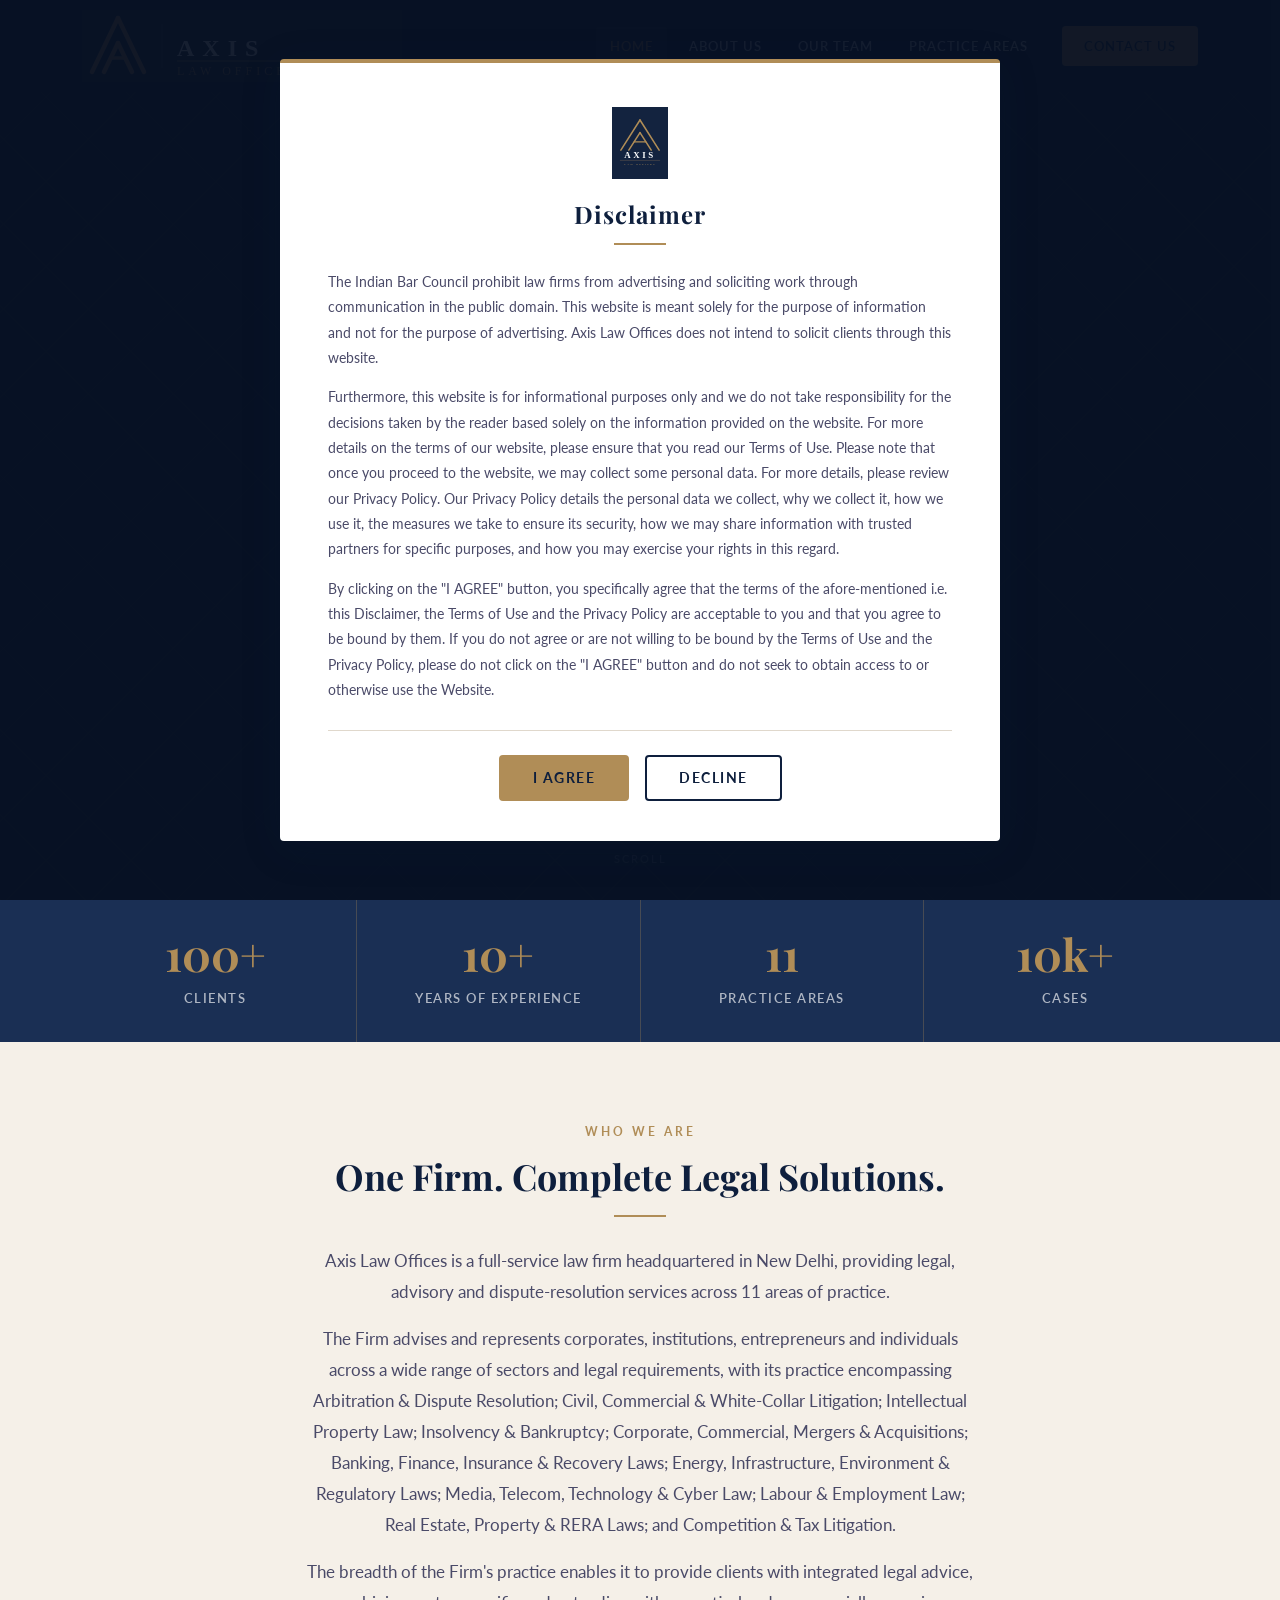
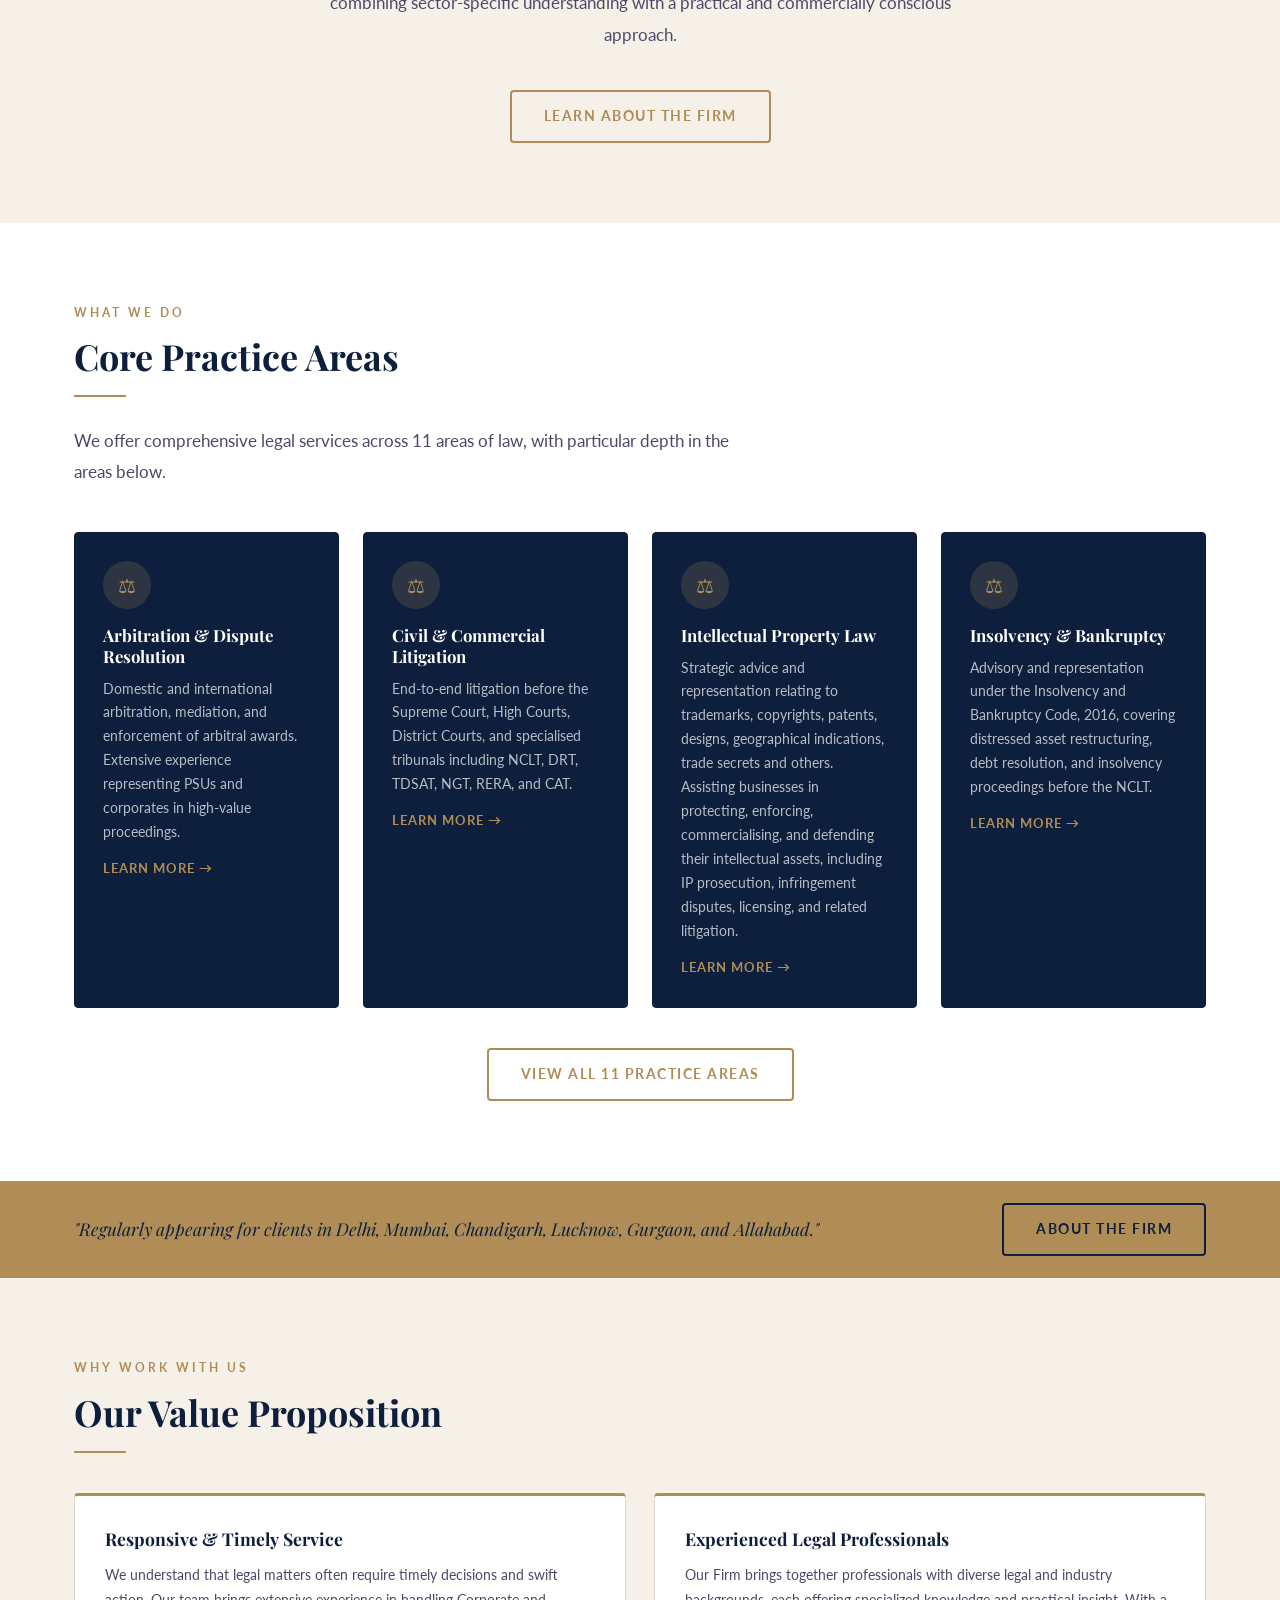
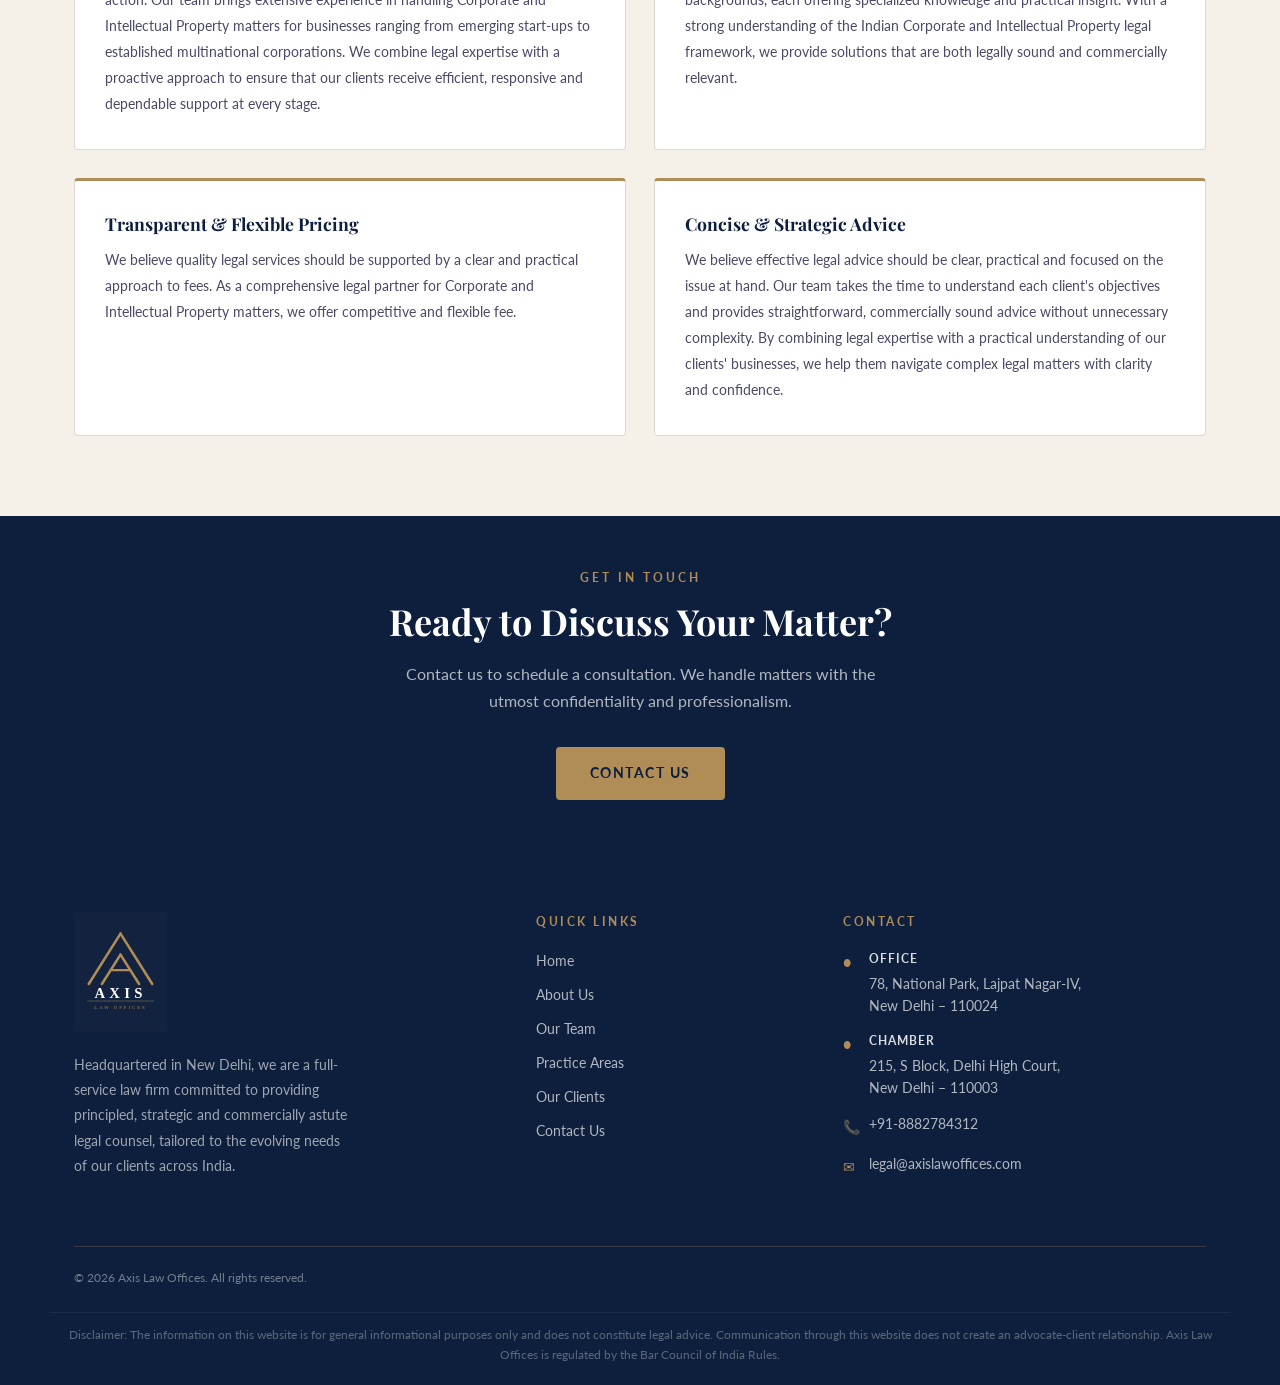
==== commit 88b5e98b: "Edit round 2: 11 practice areas, nav/footer cleanup, mobile fixes - Practice areas consolidated from" ====
--- a/index.html
+++ b/index.html
@@ -209,9 +209,17 @@
       {"@type": "City", "name": "Allahabad"}
     ],
     "knowsAbout": [
-      "Arbitration", "Commercial Litigation", "Insolvency and Bankruptcy",
-      "Banking Law", "Corporate Law", "Cyber Law", "Energy Law",
-      "Labour Law", "Tax Litigation", "Real Estate Law", "Intellectual Property"
+      "Arbitration & Dispute Resolution",
+      "Civil, Commercial & White-Collar Litigation",
+      "Intellectual Property Law",
+      "Insolvency & Bankruptcy",
+      "Corporate, Commercial, Mergers & Acquisitions",
+      "Banking, Finance, Insurance & Recovery Laws",
+      "Energy, Infrastructure, Environment & Regulatory Laws",
+      "Media, Telecom, Technology & Cyber Law",
+      "Labour & Employment Law",
+      "Real Estate, Property & RERA Laws",
+      "Competition & Tax Litigation"
     ],
     "employee": [
       {"@type": "Person", "name": "Sagar Chauhan", "jobTitle": "Founding & Managing Partner"},
@@ -275,7 +283,6 @@
       <a href="about.html" role="menuitem">About Us</a>
       <a href="team.html" role="menuitem">Our Team</a>
       <a href="practice-areas.html" role="menuitem">Practice Areas</a>
-      <a href="clients.html" role="menuitem">Clients</a>
       <a href="contact.html" class="nav-cta" role="menuitem">Contact Us</a>
     </div>
     <button class="nav-hamburger" aria-label="Toggle navigation menu" aria-expanded="false" aria-controls="mobile-menu">
@@ -287,7 +294,6 @@
     <a href="about.html" role="menuitem">About Us</a>
     <a href="team.html" role="menuitem">Our Team</a>
     <a href="practice-areas.html" role="menuitem">Practice Areas</a>
-    <a href="clients.html" role="menuitem">Clients</a>
     <a href="contact.html" class="nav-cta" role="menuitem">Contact Us</a>
   </div>
 </nav>
@@ -316,7 +322,7 @@
     <h1>AXIS LAW OFFICES</h1>
     <div class="hero-rule" aria-hidden="true"></div>
     <p class="hero-tagline">Counsel. Advocacy. Excellence.</p>
-    <p class="hero-sub">New Delhi &nbsp;·&nbsp; Pan-India Legal Representation</p>
+    <p class="hero-sub">Pan-India Legal Representation</p>
     <div class="hero-btns">
       <a href="practice-areas.html" class="btn btn-primary">Our Practice Areas</a>
     </div>
@@ -342,7 +348,7 @@
         <span class="stat-label">Years of Experience</span>
       </div>
       <div class="stat-item">
-        <span class="stat-number">14</span>
+        <span class="stat-number">11</span>
         <span class="stat-label">Practice Areas</span>
       </div>
       <div class="stat-item">
@@ -362,10 +368,10 @@
     <h2 class="section-title" id="intro-heading">One Firm. Complete Legal Solutions.</h2>
     <div class="gold-rule gold-rule--center" aria-hidden="true"></div>
     <p class="lead" style="margin: 0 auto;">
-      Axis Law Offices is a full-service law firm headquartered in New Delhi, providing legal, advisory and dispute-resolution services across 14 areas of practice.
+      Axis Law Offices is a full-service law firm headquartered in New Delhi, providing legal, advisory and dispute-resolution services across 11 areas of practice.
     </p>
     <p class="lead" style="margin: 1rem auto 0;">
-      The Firm advises and represents corporates, institutions, entrepreneurs and individuals across a wide range of sectors and legal requirements, with its practice encompassing Arbitration &amp; Dispute Resolution; Banking, Finance &amp; Insurance; Intellectual Property Laws; Broadcasting, Telecom &amp; Media Laws; Competition Law; Corporate &amp; Commercial; Electricity &amp; Energy Laws; Environment Laws; Insolvency &amp; Bankruptcy; Labour &amp; Employment Laws; Civil, Commercial &amp; Criminal Litigation; Mergers &amp; Acquisitions; Property &amp; Real Estate; and Tax Litigation.
+      The Firm advises and represents corporates, institutions, entrepreneurs and individuals across a wide range of sectors and legal requirements, with its practice encompassing Arbitration &amp; Dispute Resolution; Civil, Commercial &amp; White-Collar Litigation; Intellectual Property Law; Insolvency &amp; Bankruptcy; Corporate, Commercial, Mergers &amp; Acquisitions; Banking, Finance, Insurance &amp; Recovery Laws; Energy, Infrastructure, Environment &amp; Regulatory Laws; Media, Telecom, Technology &amp; Cyber Law; Labour &amp; Employment Law; Real Estate, Property &amp; RERA Laws; and Competition &amp; Tax Litigation.
     </p>
     <p class="lead" style="margin: 1rem auto 0;">
       The breadth of the Firm's practice enables it to provide clients with integrated legal advice, combining sector-specific understanding with a practical and commercially conscious approach.
@@ -384,7 +390,7 @@
     <span class="section-label">What We Do</span>
     <h2 class="section-title" id="practices-heading">Core Practice Areas</h2>
     <div class="gold-rule" aria-hidden="true"></div>
-    <p class="lead" style="margin-bottom: 44px;">We offer comprehensive legal services across 14 areas of law, with particular depth in the areas below.</p>
+    <p class="lead" style="margin-bottom: 44px;">We offer comprehensive legal services across 11 areas of law, with particular depth in the areas below.</p>
 
     <div class="grid-4" role="list">
       <div class="practice-card featured" role="listitem">
@@ -401,9 +407,9 @@
       </div>
       <div class="practice-card featured" role="listitem">
         <div class="practice-icon" aria-hidden="true">&#9878;</div>
-        <h3>Intellectual Property Laws</h3>
+        <h3>Intellectual Property Law</h3>
         <p>Strategic advice and representation relating to trademarks, copyrights, patents, designs, geographical indications, trade secrets and others. Assisting businesses in protecting, enforcing, commercialising, and defending their intellectual assets, including IP prosecution, infringement disputes, licensing, and related litigation.</p>
-        <a href="practice-areas.html#intellectual-property" class="learn-more" aria-label="Learn more about Intellectual Property Laws">Learn More &#8594;</a>
+        <a href="practice-areas.html#intellectual-property" class="learn-more" aria-label="Learn more about Intellectual Property Law">Learn More &#8594;</a>
       </div>
       <div class="practice-card featured" role="listitem">
         <div class="practice-icon" aria-hidden="true">&#9878;</div>
@@ -414,7 +420,7 @@
     </div>
 
     <div class="text-center mt-40">
-      <a href="practice-areas.html" class="btn btn-outline-gold">View All 14 Practice Areas</a>
+      <a href="practice-areas.html" class="btn btn-outline-gold">View All 11 Practice Areas</a>
     </div>
   </div>
 </section>
@@ -527,7 +533,6 @@
 
     <div class="footer-bottom">
       <p>&copy; 2026 Axis Law Offices. All rights reserved.</p>
-      <p>Formerly known as Chauhan Law Offices.</p>
     </div>
   </div>
   <p class="footer-disclaimer container">
--- a/assets/css/components.css
+++ b/assets/css/components.css
@@ -439,6 +439,21 @@
   text-transform: uppercase;
   color: rgba(255,255,255,0.65);
 }
+/* Phones: four columns cannot fit, so the strip becomes a 2x2 grid.
+   Without this the home page lays out wider than the screen. */
+@media (max-width: 768px) {
+  .stats-strip { flex-wrap: wrap; }
+  .stat-item {
+    flex: 0 0 50%;
+    min-width: 0;
+    padding: 24px 12px;
+    border-right: none;
+  }
+  .stat-item:nth-child(odd) { border-right: 1px solid rgba(176,141,87,0.3); }
+  .stat-item:nth-child(-n+2) { border-bottom: 1px solid rgba(176,141,87,0.3); }
+  .stat-number { font-size: 2.2rem; }
+  .stat-label { letter-spacing: 1px; }
+}
 
 /* ============================
    CLIENT GRID
